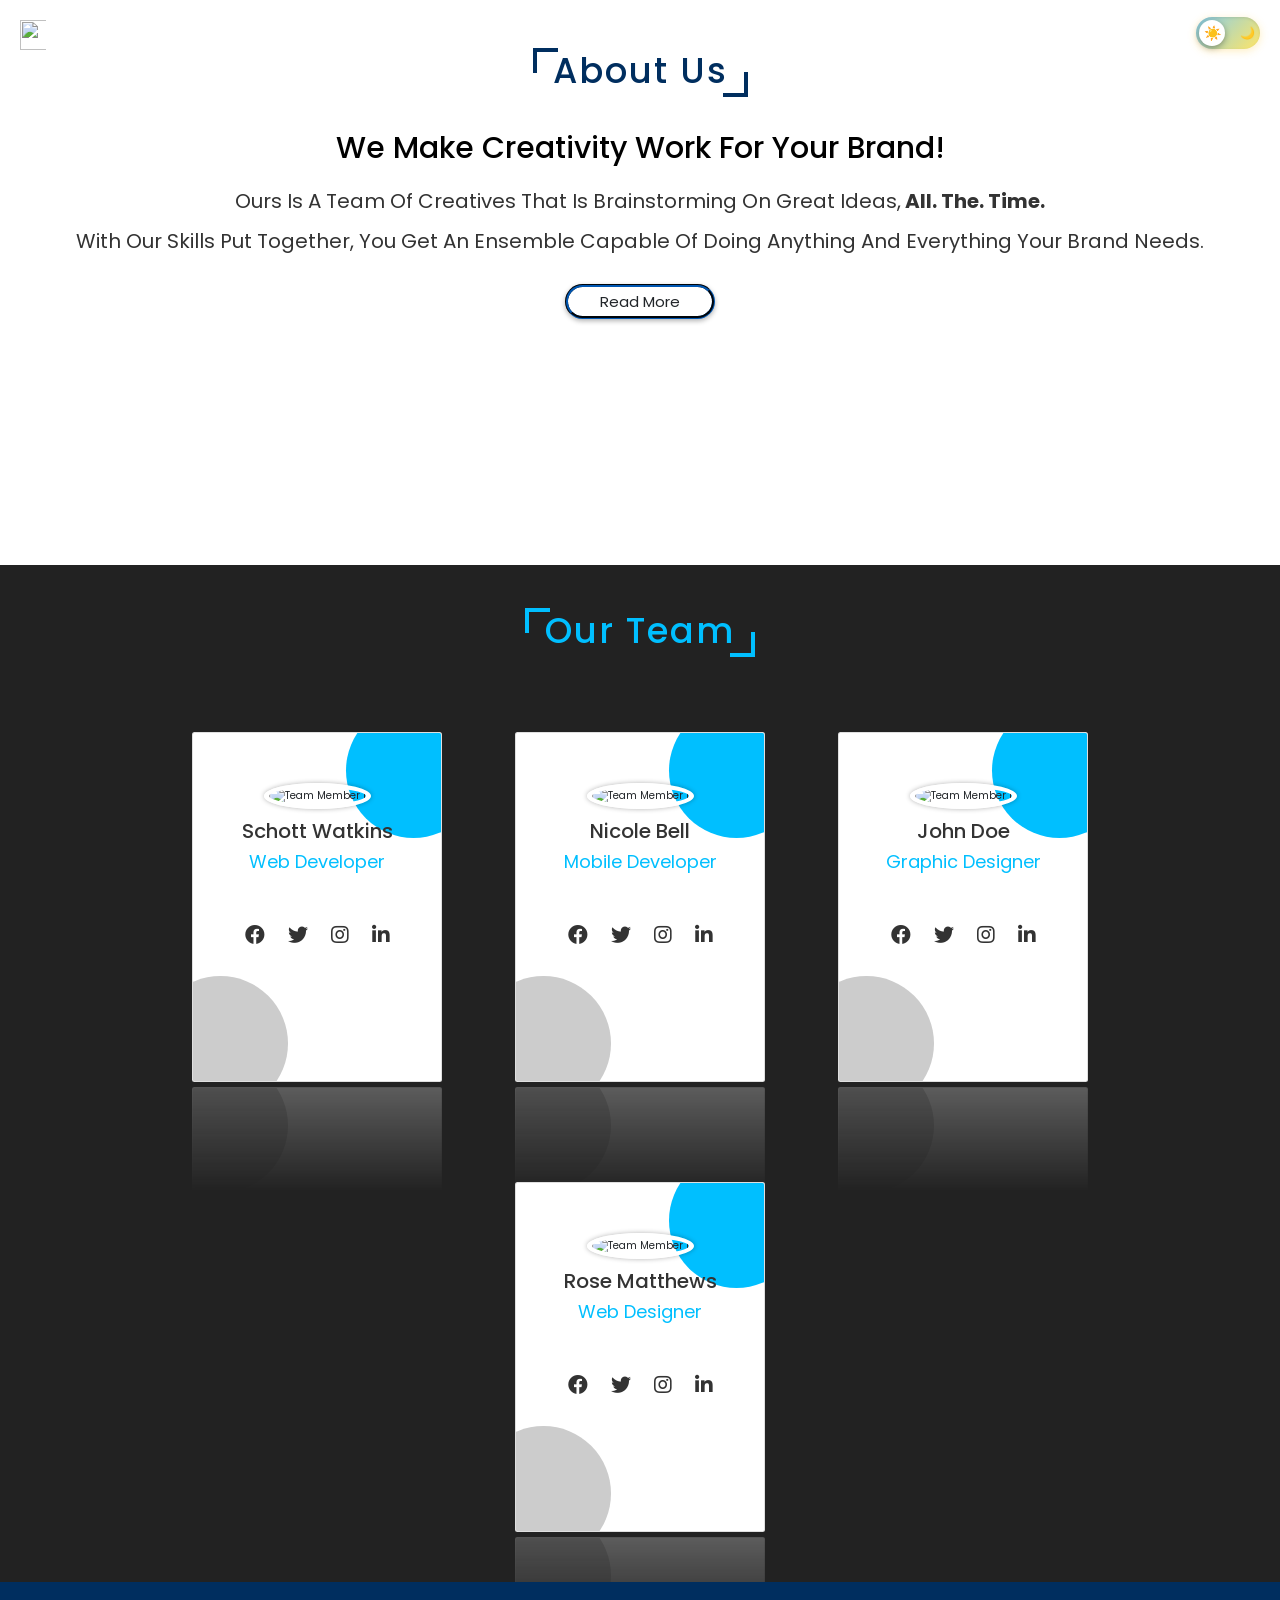
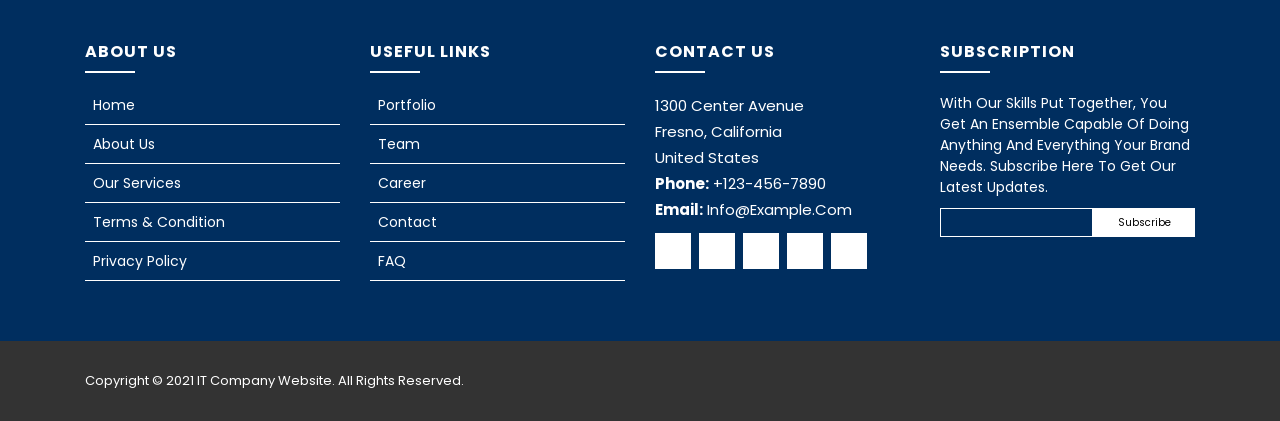
==== about-us.html @ b9525eeb "Merge branch 'main' of https://github.com/benhail-moyo/ben-webgroup into feature-coontacts-paage" ====
<!DOCTYPE html>
<html lang="en">
<head>
    <meta charset="UTF-8">
    <meta name="viewport" content="width=device-width, initial-scale=1.0">
    <title>About Us</title>
    <meta charset="UTF-8">
    <meta http-equiv="X-UA-Compatible" content="IE=edge">
    <meta name="viewport" content="width=device-width, initial-scale=1.0">
    <title>IT Company Website</title>
    <link rel="icon" type="image/png" href="./images/image.png">
    <link rel="stylesheet" href="./css/theme.css">
    <link rel="stylesheet" href="./css/style.css">
    <!-- Anti-flash: apply saved theme before first paint -->
    <script>!function(){var t=localStorage.getItem('itco-theme');if(t==='dark')document.documentElement.setAttribute('data-theme','dark');}();</script>
    <script src="./js/theme.js"></script>
    <link rel="stylesheet" href="https://cdnjs.cloudflare.com/ajax/libs/font-awesome/5.15.3/css/all.min.css">
    <script src="https://cdnjs.cloudflare.com/ajax/libs/jquery/3.6.0/jquery.min.js"></script>
    <link rel="icon" href="./images/image.png">
    <link rel="stylesheet" href="https://cdnjs.cloudflare.com/ajax/libs/twitter-bootstrap/4.1.3/css/bootstrap.min.css">
    <link rel="stylesheet" href="https://cdnjs.cloudflare.com/ajax/libs/ionicons/2.0.1/css/ionicons.min.css">
    <link rel="stylesheet" href="https://cdn.jsdelivr.net/npm/bootstrap@4.5.3/dist/css/bootstrap.min.css" integrity="sha384-TX8t27EcRE3e/ihU7zmQxVncDAy5uIKz4rEkgIXeMed4M0jlfIDPvg6uqKI2xXr2" crossorigin="anonymous">
    <link rel="stylesheet" href="https://stackpath.bootstrapcdn.com/font-awesome/4.7.0/css/font-awesome.min.css" integrity="sha384-wvfXpqpZZVQGK6TAh5PVlGOfQNHSoD2xbE+QkPxCAFlNEevoEH3Sl0sibVcOQVnN" crossorigin="anonymous">
    <link href="lib/bootstrap/css/bootstrap.min.css" rel="stylesheet">
    <link href="lib/ionicons/css/ionicons.min.css" rel="stylesheet">
    <link href="lib/owlcarousel/assets/owl.carousel.min.css" rel="stylesheet">
    <link href="lib/lightbox/css/lightbox.min.css" rel="stylesheet">
    <script src="./js/main.js"></script>
</head>
<body>
    <header class="header">
        <a href="#" class="logo"><img src="./images/image.png" alt=""></a>
        <div class="fas fa-bars"></div>
        <nav class="navbar">
            <ul>
                <li><a href="index.html">home</a></li>
                <li><a href="about-us.html">about</a></li>
                <li><a href="service.html">services</a></li>
                <li><a href="index.html#portfolio">portfolio</a></li>
                <li><a href="index.html#team">team</a></li>
                <li><a href="careers.html">career</a></li>
                <li><a href="contact.html">contact</a></li>
            </ul>
        </nav>
        <!-- Dark / Light Mode Toggle -->
        <div class="theme-toggle-wrapper">
            <label class="theme-toggle" for="theme-checkbox" aria-label="Toggle dark mode">
                <input type="checkbox" id="theme-checkbox">
                <div class="toggle-track">
                    <span class="icon-sun">&#x2600;</span>
                    <span class="icon-moon">&#x1F319;</span>
                    <div class="toggle-knob"></div>
                </div>
            </label>
        </div>
    </header>
    

<section id="about" class="about">
    <h1 class="heading">about us</h1>
    <div class="row">
        <div class="content">
            <h3>We make creativity work for your brand!</h3>
            <p>Ours is a team of creatives that is brainstorming on great ideas,<b> all. the. time.</b><br>
                With our skills put together, you get an ensemble capable of doing anything and everything your brand needs.</p>
            <button id="about-toggle" class="btn" type="button">Read More</button>
            <div id="about-more" class="about-more" style="display:none; margin-top: 1.5rem; text-align:left;">
                <p>From concept to launch, our company delivers practical digital solutions for small businesses, startups and established brands. We specialize in responsive website design, custom web applications, mobile apps, and digital marketing campaigns that help clients attract visitors and convert leads.</p>
                <p>We combine user-centered design, modern development practices and ongoing support so every project performs reliably and grows with the business. Our team is known for clear communication, fast delivery, and a focus on making each client’s online presence easy to manage and memorable.</p>
            </div>
        </div>
    </div>
  </section>

  <section class="team" style="margin-top: 7rem;">
  <h1 class="heading" style="margin-top: -1.5rem;" id="team">our team</h1>
  <p></p>
  <div class="row">
      <div class="card">
          <div class="image">
              <img src="./images/pexels-andrea-piacquadio-845434.jpg" alt="Team member 1">
          </div>
          <div class="info">
              <h3>Schott Watkins</h3>
              <span>Web Developer</span>
              <div class="icons">
                  <a href="https://www.facebook.com/" class="fab fa-facebook-f"></a>
                  <a href="https://twitter.com/login" class="fab fa-twitter"></a>
                  <a href="https://www.instagram.com/" class="fab fa-instagram"></a>
                  <a href="https://www.linkedin.com/" class="fab fa-linkedin"></a>
              </div>
          </div>
      </div>
  </div>
  <div class="row">
      <div class="card">
          <div class="image">
              <img src="./images/pexels-vinicius-wiesehofer-1130624.jpg" alt="Team member 1">
          </div>
          <div class="info">
              <h3>Nicole Bell</h3>
              <span>Mobile Developer</span>
              <div class="icons">
                  <a href="https://www.facebook.com/" class="fab fa-facebook-f"></a>
                  <a href="https://twitter.com/login" class="fab fa-twitter"></a>
                  <a href="https://www.instagram.com/" class="fab fa-instagram"></a>
                  <a href="https://www.linkedin.com/" class="fab fa-linkedin"></a>
              </div>
          </div>
      </div>
  </div>
  <div class="row">
      <div class="card">
          <div class="image">
              <img src="./images/pexels-hussein-altameemi-2776353.jpg" alt="Team member 1">
          </div>
          <div class="info">
              <h3>John Doe</h3>
              <span>Graphic Designer</span>
              <div class="icons">
                  <a href="https://www.facebook.com/" class="fab fa-facebook-f"></a>
                  <a href="https://twitter.com/login" class="fab fa-twitter"></a>
                  <a href="https://www.instagram.com/" class="fab fa-instagram"></a>
                  <a href="https://www.linkedin.com/" class="fab fa-linkedin"></a>
              </div>
          </div>
      </div>
  </div>
  <div class="row">
      <div class="card">
          <div class="image">
              <img src="./images/pexels-andrea-piacquadio-745136.jpg" alt="Team member 1">
          </div>
          <div class="info">
              <h3>Rose Matthews</h3>
              <span>Web Designer</span>
              <div class="icons">
                  <a href="https://www.facebook.com/" class="fab fa-facebook-f"></a>
                  <a href="https://twitter.com/login" class="fab fa-twitter"></a>
                  <a href="https://www.instagram.com/" class="fab fa-instagram"></a>
                  <a href="https://www.linkedin.com/" class="fab fa-linkedin"></a>
              </div>
          </div>
      </div>
  </div>
</section>

    <div class="footer">
      <div class="footer-top">
          <div class="container">
              <div class="row">
                  <div class="col-lg-3 col-md-6 footer-links">
                      <h4>About Us</h4>
                      <ul>
                          <li><i class="ion-ios-arrow-forward"></i> <a href="#">Home</a></li>
                          <li><i class="ion-ios-arrow-forward"></i> <a href="#about">About us</a></li>
                          <li><i class="ion-ios-arrow-forward"></i> <a href="#service">Our services</a></li>
                          <li><i class="ion-ios-arrow-forward"></i> <a href="#">Terms & condition</a></li>
                          <li><i class="ion-ios-arrow-forward"></i> <a href="#">Privacy policy</a></li>
                      </ul>
                  </div>

                  <div class="col-lg-3 col-md-6 footer-links">
                      <h4>Useful Links</h4>
                      <ul>
                          <li><i class="ion-ios-arrow-forward"></i> <a href="#portfolio">Portfolio</a></li>
                          <li><i class="ion-ios-arrow-forward"></i> <a href="#team">Team</a></li>
                          <li><i class="ion-ios-arrow-forward"></i> <a href="careers.html">Career</a></li>
                          <li><i class="ion-ios-arrow-forward"></i> <a href="#contact">Contact</a></li>
                          <li><i class="ion-ios-arrow-forward"></i> <a href="#faq">FAQ</a></li>
                      </ul>
                  </div>

                  <div class="col-lg-3 col-md-6 footer-contact" style="font-size: 1.5rem;">
                      <h4>Contact Us</h4>
                      <p>
                          1300  Center Avenue<br>
                          Fresno, California<br>
                          United States <br>
                          <strong>Phone:</strong> +123-456-7890<br>
                          <strong>Email:</strong> info@example.com<br>
                      </p>

                      <div class="social-links">
                          <a href="https://www.facebook.com/"><i class="ion-logo-facebook"></i></a>
                          <a href="https://twitter.com/login?lang=en"><i class="ion-logo-twitter"></i></a>
                          <a href="https://www.linkedin.com/"><i class="ion-logo-linkedin"></i></a>
                          <a href="https://www.instagram.com/"><i class="ion-logo-instagram"></i></a>
                          <a href="https://accounts.google.com/servicelogin/signinchooser?flowName=GlifWebSignIn&flowEntry=ServiceLogin"><i class="ion-logo-googleplus"></i></a>
                      </div>

                  </div>

                  <div class="col-lg-3 col-md-6 footer-newsletter">
                      <h4>Subscription</h4>
                      <p>With Our Skills Put Together, You Get An Ensemble Capable Of Doing Anything And Everything Your Brand Needs. Subscribe Here To Get Our Latest Updates.</p>
                      <form action="" method="post">
                          <input type="email" name="email"><input type="submit"  value="Subscribe">
                      </form>
                  </div>

              </div>
          </div>
      </div>

      <div class="container">
          <div class="row align-items-center">
              <div class="col-md-6 copyright" style="color: #fff; font-size: 1.3rem;">
                  Copyright &copy; 2021 IT Company Website. All Rights Reserved.
              </div>
          </div>
      </div>
  </div>

  <a href="#" class="back-to-top"><i class="ion-ios-arrow-up"></i></a>



  </body>
</html>
---- css/theme.css ----
/* ============================================================
   THEME SYSTEM — Light & Dark mode via CSS custom properties
   Load order: before style.css in <head>.
   Dark mode is activated by data-theme="dark" on <html>.
   All dark-mode element overrides use [data-theme="dark"] prefix
   for higher specificity than base style.css rules.
   ============================================================ */

/* ── 1. Light-mode tokens (defaults) ─────────────────────── */
:root {
    --clr-bg:               #ffffff;
    --clr-bg-alt:           #f2f2f2;
    --clr-bg-card:          #ffffff;
    --clr-bg-team:          #222222;
    --clr-bg-testimonial:   #f2f2f2;
    --clr-bg-accordion:     #ffffff;
    --clr-bg-contact:       #ffffff;
    --clr-bg-contact-wrap:  #ffffff;
    --clr-bg-footer:        #333333;
    --clr-bg-footer-top:    #002e5f;
    --clr-bg-navbar-mob:    #ffffff;

    --clr-text:             #333333;
    --clr-text-heading:     #002e5f;
    --clr-text-h3:          #000000;
    --clr-text-card:        #333333;
    --clr-text-item-h6:     #2f2f2f;
    --clr-text-muted:       #333333;
    --clr-text-nav-mob:     #555555;

    --clr-accent:           #002e5f;
    --clr-border:           rgba(0,0,0,0.07);
    --clr-border-input:     #bcbcbc;

    --theme-speed:          0.35s;
}

/* ── 2. Dark-mode token overrides ────────────────────────── */
[data-theme="dark"] {
    --clr-bg:               #0f172a;
    --clr-bg-alt:           #1e293b;
    --clr-bg-card:          #1e293b;
    --clr-bg-team:          #0d1a2d;
    --clr-bg-testimonial:   #1a2540;
    --clr-bg-accordion:     #1e293b;
    --clr-bg-contact:       #0f172a;
    --clr-bg-contact-wrap:  #1e293b;
    --clr-bg-footer:        #0d1a2d;
    --clr-bg-footer-top:    #0a1628;
    --clr-bg-navbar-mob:    #1e293b;

    --clr-text:             #cbd5e1;
    --clr-text-heading:     #38bdf8;
    --clr-text-h3:          #e2e8f0;
    --clr-text-card:        #e2e8f0;
    --clr-text-item-h6:     #e2e8f0;
    --clr-text-muted:       #94a3b8;
    --clr-text-nav-mob:     #e2e8f0;

    --clr-accent:           #38bdf8;
    --clr-border:           rgba(255,255,255,0.08);
    --clr-border-input:     #334155;
}

/* ================================================================
   3. DARK MODE — COMPREHENSIVE ELEMENT OVERRIDES
   [data-theme="dark"] prefix gives 0,2,0 specificity vs style.css
   0,1,0 — so our rules win without touching style.css.
   !important is only needed for inline style="" attributes.
   ================================================================ */

/* ── Body ────────────────────────────────────────────────── */
[data-theme="dark"] body {
    background-color: #0f172a !important;
    color: #cbd5e1 !important;
}

/* ── Section headings & bracket corners ─────────────────── */
[data-theme="dark"] .heading,
[data-theme="dark"] .clients .section-header h2,
[data-theme="dark"] .section-head h1,
[data-theme="dark"] .testimonials .section-header h2,
[data-theme="dark"] .section-head-1 h4 {
    color: #38bdf8 !important;
}

[data-theme="dark"] .heading::before,
[data-theme="dark"] .heading::after,
[data-theme="dark"] .clients .section-header h2::before,
[data-theme="dark"] .clients .section-header h2::after,
[data-theme="dark"] .section-head h1::before,
[data-theme="dark"] .section-head h1::after,
[data-theme="dark"] .testimonials .section-header h2::before,
[data-theme="dark"] .testimonials .section-header h2::after,
[data-theme="dark"] .section-head-1 h4::before,
[data-theme="dark"] .section-head-1 h4::after {
    border-color: #38bdf8 !important;
}

[data-theme="dark"] .team .heading,
[data-theme="dark"] .faq .heading {
    color: #38bdf8 !important;
}

[data-theme="dark"] .team .heading::before,
[data-theme="dark"] .team .heading::after,
[data-theme="dark"] .faq .heading::before,
[data-theme="dark"] .faq .heading::after {
    border-color: #38bdf8 !important;
}

/* ── About section ───────────────────────────────────────── */
[data-theme="dark"] .about {
    background-color: #0f172a !important;
}

[data-theme="dark"] .about .row .content h3 {
    color: #e2e8f0 !important;
}

[data-theme="dark"] .about .row .content p {
    color: #94a3b8 !important;
}

[data-theme="dark"] .about .row .content p b {
    color: #38bdf8 !important;
}

/* ── Service / Project section wrapper (inline style bg) ── */
/* Targets both plain wrappers and ones with inline style="" */
[data-theme="dark"] .pt-5 {
    background-color: #1e293b !important;
}

[data-theme="dark"] .pb-5 {
    background-color: #1e293b !important;
}

/* Extra rule targeting the inline background-color attribute */
[data-theme="dark"] [style*="background-color: #f2f2f2"],
[data-theme="dark"] [style*="background-color:#f2f2f2"] {
    background-color: #1e293b !important;
}

/* ── Section description paragraphs ──────────────────────── */
[data-theme="dark"] .section-head p,
[data-theme="dark"] .section-head-1 p,
[data-theme="dark"] .clients .section-header p {
    color: #94a3b8 !important;
}

/* ── Service / Project item cards ────────────────────────── */
[data-theme="dark"] .item {
    background-color: #1e293b !important;
    border-color: rgba(255, 255, 255, 0.08) !important;
    box-shadow: 0 0 25px rgba(0, 0, 0, 0.4) !important;
}

[data-theme="dark"] .item h6 {
    color: #e2e8f0 !important;
}

[data-theme="dark"] .item p {
    color: #94a3b8 !important;
}

[data-theme="dark"] .item:hover {
    background-image: linear-gradient(to bottom right, #1e3a5f 0%, #1a2f47 100%) !important;
}

/* ── Communicate / CTA section ───────────────────────────── */
/* Has background-image so it's always visible — only fix text */
[data-theme="dark"] .communicate h3,
[data-theme="dark"] .communicate p {
    color: #ffffff !important;
}

/* ── Counters section ────────────────────────────────────── */
/* Has background-image — only fix text */
[data-theme="dark"] .counters h3,
[data-theme="dark"] .counters .counter {
    color: #ffffff !important;
}

/* ── Read More button ────────────────────────────────────── */
[data-theme="dark"] .row .btn {
    background-color: #1e293b !important;
    border-color: #38bdf8 !important;
    color: #e2e8f0 !important;
}

[data-theme="dark"] .row .btn:hover {
    background-color: #38bdf8 !important;
    color: #0f172a !important;
}

/* ── Team section ────────────────────────────────────────── */
[data-theme="dark"] .team {
    background-color: #0d1a2d !important;
}

[data-theme="dark"] .team .row .card {
    background-color: #1e293b !important;
}

[data-theme="dark"] .team .row .card .info h3 {
    color: #e2e8f0 !important;
}

[data-theme="dark"] .team .row .card .info span {
    color: #38bdf8 !important;
}

[data-theme="dark"] .team .row .card .info .icons a {
    color: #94a3b8 !important;
}

/* ── Testimonials ────────────────────────────────────────── */
[data-theme="dark"] .testimonials {
    background-color: #1a2540 !important;
}

[data-theme="dark"] .testimonials .testimonial-item {
    background-color: #1e293b !important;
}

[data-theme="dark"] .testimonials .testimonial-text {
    background-color: #1e293b !important;
}

[data-theme="dark"] .testimonials .testimonial-text h3,
[data-theme="dark"] .testimonials .testimonial-text h4,
[data-theme="dark"] .testimonials .testimonial-text p {
    color: #cbd5e1 !important;
}

/* ── Clients section ─────────────────────────────────────── */
[data-theme="dark"] .clients {
    background-color: #0f172a !important;
}

/* ── FAQ section ─────────────────────────────────────────── */
/* FAQ has a background-image; just fix the accordion cards */
[data-theme="dark"] .faq .row .accordion-container .accordion .accordion-body {
    background-color: #1e293b !important;
    color: #94a3b8 !important;
}

[data-theme="dark"] .faq .row .accordion-container .accordion .accordion-header {
    background-color: #0e3460 !important;
}

[data-theme="dark"] .faq .row .accordion-container .accordion .accordion-header h3 {
    color: #e2e8f0 !important;
}

/* ── Contact section ─────────────────────────────────────── */
[data-theme="dark"] .contact {
    background-color: #0f172a !important;
    color: #e2e8f0 !important;
}

[data-theme="dark"] .contact .heading {
    color: #38bdf8 !important;
}

[data-theme="dark"] .contact-in {
    background: #1e293b !important;
    box-shadow: 0px 0px 20px rgba(0, 0, 0, 0.5) !important;
}

[data-theme="dark"] .contact-form-txt,
[data-theme="dark"] .contact-form-email,
[data-theme="dark"] .contact-form-phone,
[data-theme="dark"] .contact-form-txtarea {
    background: rgba(255, 255, 255, 0.06) !important;
    border-color: #334155 !important;
    color: #e2e8f0 !important;
}

[data-theme="dark"] .contact-form-txt::placeholder,
[data-theme="dark"] .contact-form-email::placeholder,
[data-theme="dark"] .contact-form-phone::placeholder,
[data-theme="dark"] .contact-form-txtarea::placeholder {
    color: #475569 !important;
}

[data-theme="dark"] .contact-form-btn {
    background: #1e293b !important;
    border-color: #38bdf8 !important;
    color: #e2e8f0 !important;
}

[data-theme="dark"] .contact-form-btn:hover {
    background: #38bdf8 !important;
    color: #0f172a !important;
}

/* ── Footer ──────────────────────────────────────────────── */
[data-theme="dark"] .footer {
    background: #0d1a2d !important;
}

[data-theme="dark"] .footer .footer-top {
    background: #0a1628 !important;
}

/* ── Mobile / responsive navbar ──────────────────────────── */
@media (max-width: 1000px) {
    [data-theme="dark"] .header .navbar {
        background-color: #1e293b !important;
        border-top-color: #334155 !important;
    }

    [data-theme="dark"] .header .navbar ul li a {
        color: #e2e8f0 !important;
    }
}

/* ── Hero section waves (index.html) ────────────────────── */
/*
 * Strategy:
 * 1. CSS filter chain colorizes the white wave PNG → dark teal-blue.
 *    brightness(0)  → pure black
 *    invert(0.18)   → lifts 0→46 (dark grey, gives the filter something to work with)
 *    sepia(1)       → brownish dark grey (adds separate R/G/B channels)
 *    saturate(700%) → pushes saturation high so hue-rotate has material to shift
 *    hue-rotate(163deg) → rotates orange-brown → teal-blue range
 *    brightness(0.45)   → darkens final result to match dark background
 *
 * 2. .home::after gradient overlay fades the hero base smoothly
 *    into the dark body background — opacity: 0 in light mode,
 *    opacity: 1 in dark mode with a CSS transition.
 */

/* Smooth transitions for the waves and overlay */
.home .wave {
    transition: filter 0.5s ease, opacity 0.5s ease !important;
}

.home::after {
    content: '';
    position: absolute;
    bottom: 0;
    left: 0;
    right: 0;
    height: 14rem;
    z-index: 4;
    pointer-events: none;
    /* Same gradient in both modes; opacity controls visibility */
    background: linear-gradient(
        to bottom,
        transparent         0%,
        rgba(15, 23, 42, 0.55) 45%,
        rgba(15, 23, 42, 0.85) 70%,
        #0f172a             100%
    );
    opacity: 0;
    transition: opacity 0.5s ease !important;
}

/* Dark mode: tint waves teal-blue and reveal the gradient overlay */
[data-theme="dark"] .home .wave {
    filter:
        brightness(0)
        invert(0.18)
        sepia(1)
        saturate(700%)
        hue-rotate(163deg)
        brightness(0.45);
    opacity: 0.9;
}

[data-theme="dark"] .home::after {
    opacity: 1;
}

/* ── Generic "white background" catch-all ─────────────────── */
/* Makes sure any missed container with an explicit white bg goes dark */
[data-theme="dark"] [style*="background-color: #fff"],
[data-theme="dark"] [style*="background-color:#fff"],
[data-theme="dark"] [style*="background-color: white"],
[data-theme="dark"] [style*="background: white"],
[data-theme="dark"] [style*="background:#fff"] {
    background-color: #1e293b !important;
    background: #1e293b !important;
}


/* ================================================================
   4. SMOOTH COLOUR TRANSITIONS
   style.css already has * { transition: all .2s linear } globally,
   so all colour changes animate automatically.
   We just extend the duration for the theme switch.
   ================================================================ */
body,
.about,
.item,
.team,
.team .row .card,
.testimonials,
.testimonials .testimonial-item,
.testimonials .testimonial-text,
.clients,
.faq .accordion-body,
.contact,
.contact-in,
.footer,
.footer .footer-top,
.contact-form-txt,
.contact-form-email,
.contact-form-phone,
.contact-form-txtarea,
.contact-form-btn,
.row .btn,
.pt-5,
.pb-5 {
    transition:
        background-color var(--theme-speed) ease,
        background      var(--theme-speed) ease,
        color           var(--theme-speed) ease,
        border-color    var(--theme-speed) ease,
        box-shadow      var(--theme-speed) ease !important;
}

/* ================================================================
   5. ANIMATED THEME TOGGLE BUTTON
   ================================================================ */

/* Wrapper in the header */
.theme-toggle-wrapper {
    display: flex;
    align-items: center;
    margin-left: 1.2rem;
    flex-shrink: 0;
    z-index: 200;
}

/* Label acts as the interactive zone */
.theme-toggle {
    position: relative;
    display: inline-block;
    cursor: pointer;
}

/* Hide the actual checkbox */
.theme-toggle input[type="checkbox"] {
    opacity: 0;
    width: 0;
    height: 0;
    position: absolute;
}

/* ── The pill-shaped track ── */
.toggle-track {
    display: flex;
    align-items: center;
    justify-content: space-between;
    width: 6.4rem;
    height: 3.2rem;
    border-radius: 3.2rem;
    padding: 0 0.55rem;
    position: relative;
    cursor: pointer;
    /* Dark mode track — default (matches dark-mode = checkbox checked) */
    background: linear-gradient(135deg, #1e3a5f 0%, #0f2544 100%);
    box-shadow: 0 2px 8px rgba(0, 0, 0, 0.35), inset 0 1px 3px rgba(0, 0, 0, 0.3);
    transition:
        background var(--theme-speed) ease,
        box-shadow  var(--theme-speed) ease;
}

/* Light mode track (checkbox UNchecked = light theme) */
.theme-toggle input:not(:checked) + .toggle-track {
    background: linear-gradient(135deg, #87ceeb 0%, #ffe566 100%);
    box-shadow: 0 2px 8px rgba(255, 200, 50, 0.3), inset 0 1px 3px rgba(0, 0, 0, 0.1);
}

/* Sun icon */
.toggle-track .icon-sun {
    font-size: 1.4rem;
    line-height: 1;
    color: #ffe566;
    text-shadow: 0 0 6px rgba(255, 220, 0, 0.9);
    user-select: none;
    transition: opacity var(--theme-speed) ease, transform var(--theme-speed) ease;
}

/* Moon icon */
.toggle-track .icon-moon {
    font-size: 1.2rem;
    line-height: 1;
    color: #e2e8f0;
    user-select: none;
    transition: opacity var(--theme-speed) ease, transform var(--theme-speed) ease;
}

/* ── Sliding knob ── */
.toggle-knob {
    position: absolute;
    top: 0.3rem;
    left: 0.3rem;
    width: 2.6rem;
    height: 2.6rem;
    border-radius: 50%;
    background: #ffffff;
    box-shadow: 0 2px 6px rgba(0, 0, 0, 0.35);
    display: flex;
    align-items: center;
    justify-content: center;
    z-index: 2;
    transition: transform 0.4s cubic-bezier(0.34, 1.56, 0.64, 1);
}

/* Emoji face on the knob — sun by default (light mode) */
.toggle-knob::after {
    content: '☀️';
    font-size: 1.4rem;
    line-height: 1;
}

/* Checked = dark mode → knob slides right, shows moon */
.theme-toggle input:checked + .toggle-track .toggle-knob {
    transform: translateX(3.2rem);
}

.theme-toggle input:checked + .toggle-track .toggle-knob::after {
    content: '🌙';
}

/* Hover glow */
.theme-toggle:hover .toggle-track {
    box-shadow: 0 4px 14px rgba(0, 191, 255, 0.35), inset 0 1px 3px rgba(0, 0, 0, 0.2);
}

/* Focus ring (keyboard accessibility) */
.theme-toggle input:focus-visible + .toggle-track {
    outline: 2px solid #00bfff;
    outline-offset: 3px;
}

/* Click pulse animation */
@keyframes togglePulse {
    0%   { box-shadow: 0 0 0 0 rgba(0, 191, 255, 0.5); }
    70%  { box-shadow: 0 0 0 10px rgba(0, 191, 255, 0); }
    100% { box-shadow: 0 0 0 0 rgba(0, 191, 255, 0); }
}

.theme-toggle.pulse .toggle-track {
    animation: togglePulse 0.5s ease-out;
}

/* ── Header layout adjustments ── */
.header {
    gap: 0.8rem;
}

@media (max-width: 1000px) {
    .header {
        flex-wrap: nowrap;
    }

    .theme-toggle-wrapper {
        margin-left: auto;
        margin-right: 0.5rem;
        order: 3;
    }
}
---- css/style.css ----
@import url('https://fonts.googleapis.com/css2?family=Poppins:ital,wght@0,200;0,300;0,400;0,500;1,100;1,300;1,400;1,500&display=swap');

*{
    font-family: 'Poppins', sans-serif;
    margin: 0;
    padding: 0;
    box-sizing: border-box;
    text-transform: capitalize;
    transition: all .2s linear;
    text-decoration: none;
}

html{
    font-size: 62.5%;
}

body{
    overflow-x: hidden;
}

.heading, .clients .section-header h2, .section-head h1, .testimonials .section-header h2, .section-head-1 h4{
    margin: 2rem;
    padding-top: 6rem;
    display: inline-block;
    font-size: 3.5rem;
    color: #002e5f;
    position: relative;
    letter-spacing: .2rem;
}

.heading::before, .heading::after, .clients .section-header h2::before, .clients .section-header h2::after, .section-head h1::before, .section-head h1::after, .testimonials .section-header h2::before, .testimonials .section-header h2::after, .section-head-1 h4::before, .section-head-1 h4::after{
    content: '';
    position: absolute;
    height: 2.5rem;
    width: 2.5rem;
    border-top: .4rem solid #002e5f;
    border-left: .4rem solid #002e5f;
}

.faq .heading::before, .faq .heading::after{
    border-top: .4rem solid #00bfff;
    border-left: .4rem solid #00bfff;
}

.heading::before, .clients .section-header h2::before, .section-head h1::before, .testimonials .section-header h2::before, .section-head-1 h4::before{
    top: 5.8rem;
    left: -2rem;
}

.heading::after, .clients .section-header h2::after, .section-head h1::after, .testimonials .section-header h2::after, .section-head-1 h4::after{
    bottom: -.5rem;
    right: -2rem;
    transform: rotate(180deg);
}

.row .btn{
    outline: none;
    border: none;
    border-radius: 5rem;
    background: white;
    border-style: groove;
    border-color: #002e5f;
    font-size: 1.5rem;
    cursor: pointer;
    height: 3.5rem;
    width: 15rem;
    box-shadow: 0 .2rem .5rem rgba(0,0,0,.3);
}

.communicate .btn{
    outline: none;
    border: none;
    border-radius: 5rem;
    background: white;
    border-style: groove;
    border-color: #002e5f;
    font-size: 1.5rem;
    cursor: pointer;
    height: 3.5rem;
    width: 15rem;
    box-shadow: 0 .2rem .5rem rgba(0,0,0,.3);
}

.row .btn:hover{
    letter-spacing: .1rem;
    opacity: .9;
    color: white;
    background: #002e5f;
}

.communicate .btn:hover{
    letter-spacing: .1rem;
    opacity: .9;
    color: white;
    background: #00bfff;
}

.header{
    display: flex;
    align-items: center;
    justify-content: space-between;
    width: 100%;
    padding: 1rem 2rem;
    position: fixed;
    top: 0;
    left: 0;
    z-index: 100;
    position: fixed;
    margin-bottom: 80px;
}


.header .logo img{
    width: 130%;
    height: 3rem;
    top: 0;
    left: 0;
}

.header .navbar ul{
    list-style-type: none;
    display: flex;
    align-items: center;
    justify-content: space-around;
}

.header .navbar ul li{
    margin: 0 1.5rem;
}

.header .navbar ul li a{
    font-size: 2rem;
    color: #fff;
}

.header .navbar ul li a:hover{
    color: #00bfff;
    text-decoration: underline;
}

.header .logo i{
    padding: 0.5rem;
}

.header .fa-bars{
    color: #fff;
    cursor: pointer;
    font-size: 3rem;
    display: none;
}

.home{
    min-height: 100vh;
    width: 100vw;
    background-image: url(../images/img1.jpg);
    background-size: cover;
    display: flex;
    align-items: center;
    justify-content: center;
    flex-flow: column;
    text-align: center;
    padding: 0 1rem;
    position: relative;
    overflow: hidden !important;
}

.home h1{
    color: #fff;
    font-size: 5.5rem;
}

.home h2{
    color: #fff;
    font-size: 3rem;
}

.home .wave{
    position: absolute;
    bottom: -.5rem;
    left: 0;
    height: 11rem;
    width: 100%;
    background: url(../images/wave.png);
    background-size: 100rem 11rem;
    animation: waves 8s linear infinite;
    background-repeat: repeat-x;
}

.home .wave2{
    animation-direction: reverse;
    animation-duration: 6s;
    opacity: .3;
}

.home .wave3{
    animation-duration: 4s;
    opacity: .5;
}

@keyframes waves{
    0%{
        background-position-x: 0;
    }
    100%{
        background-position-x: 100rem;
    }
}

.about{
    min-height: 55vh;
    width: 100vw;
    top: -3rem;
    text-align: center;
    position: relative;
    overflow: hidden;
    line-height: 10rem;
}

.about .row{
    line-height: 4rem;
    display: flex;
    align-items: center;
    justify-content: space-around;
    padding: 0 4rem;
}

.about .row .content{
    text-align: center;
}

.about .row .content h3{
    font-size: 3rem;
    color: black;
}

.about .row .content p{
    font-size: 2rem;
    color: #333;
    padding: 1rem 0;
}
.pt-5 .container .row .section-head p{
    font-size: 2rem;
    color: #333;
    padding: 1rem 0;
}
  .section-head{
    margin-bottom: 60px;
    text-align: center;
    margin-top: -8rem;
  }
  .section-head p{
    font-size: 20px;
    line-height: 28px;
    text-align: center;
  }
  .item{
    background:#fff;
    text-align: center;
    padding:30px 25px;
    box-shadow: 0 0 25px rgba(0,0,0,0.07);
    border-radius: 20px;
    margin-bottom: 30px;
    margin-top: -2rem;
    border:5px solid rgba(0,0,0,0.07);
    -webkit-transition:all 0.5s ease 0s;
    transition:all 0.5s ease 0s;
  }
  .item:hover{
    background:#c8d8e4;
    box-shadow: 0 8px 20px 0 rgba(0,0,0,0.2);
    -webkit-transition:all 0.5s ease 0s;
    transition:all 0.5s ease 0s;
  }
  .item:hover .item,
  .item:hover span.icon{
    background:#fff;
    border-radius: 10px;
    -webkit-transition:all 0.5s ease 0s;
    transition:all 0.5s ease 0s;
  }
  .item h6{
      font-size: 2rem;
  }
  .item:hover h6,
  .item:hover p{
    color:#2b6777;
    -webkit-transition:all 0.5s ease 0s;
    transition:all 0.5s ease 0s;
  }
  .item .icon{
    font-size:40px;
    margin-bottom: 25px;
    color:yellow;
    width:90px;
    height:90px;
    line-height: 96px;
    border-radius: 50px;
  }
  .item .feature_box_col_one{
    background:rgba(247,198,5,0.2);
    color:#52ab98;
  }
  .item .feature_box_col_two{
    background: rgba(255, 77, 28, 0.15);
    color:#52ab98;
  }
  .item .feature_box_col_three{
    background:rgba(0,147,38,0.15);
    color:#52ab98;
  }
  .item .feature_box_col_four{
    background:rgba(0,108,255,0.15);
    color:#52ab98;
  }
  .item .feature_box_col_five{
    background:rgba(146,39,255,0.15);
    color:#52ab98;
  }
  .item .feature_box_col_six{
    background:rgba(23,39,246,0.15);
    color:#52ab98;
  }
  .item p{
    font-size: 15px;
    line-height: 26px;
  }
  .item h6{
    margin-bottom: 20px;
    color:#2f2f2f;
  }   

.counters {
	background-image: url(../images/img2.jpg);
    background-size: cover;
    background-attachment: fixed;
    background-repeat: no-repeat;
	color: #fff;
	padding: 40px 20px;
}

.counters .container {
	display: grid;
	grid-template-columns: repeat(4, 1fr);
	grid-gap: 30px;
	text-align: center;
}

.counters i {
	color: #fff;
	margin-bottom: 5px;
}

.counters .counter {
	font-size: 45px;
	margin: 10px 0;
}

@media (max-width: 700px) {
	.counters .container {
		grid-template-columns: repeat(2, 1fr);
	}

	.counters .container > div:nth-of-type(1),
	.counters .container > div:nth-of-type(2) {
		border-bottom: 1px lightskyblue solid;
		padding-bottom: 20px;
	}
}

.section-head-1{
    margin-bottom: 60px;
    background-size: 200%;
    background-position: left;

  }
  .section-head-1 p{
    color:#333;
    font-size: 20px;
    line-height: 28px;
    text-align: center;
  }
  .item{
    background:#fff;
    text-align: center;
    padding:30px 25px;
    box-shadow: 0 0 25px rgba(0,0,0,0.07);
    border-radius: 20px;
    margin-bottom: 30px;
    border: 1px solid rgba(0,0,0,0.07);
    -webkit-transition:all 0.7s ease 0s;
    transition:all 0.7 ease 0s;
    
  }
  .item:hover{
    background-image: linear-gradient(to bottom right, #66ffcc 0%, #ffccff 100%);
    background-position: right;
    transition: background-position 3s;
    box-shadow: 0 1px 1px 0 rgba(0,0,0,0.2);
    -webkit-transition:all 0.5s ease 0s;
    transition:all 0.7s ease 0s;
  }
  .item:hover .item,
  .item:hover span.icon{
    background:#fff;
    border-radius: 10px;
    -webkit-transition:all 0.5s ease 0s;
    transition:all 0.5s ease 0s;
  }
  .item:hover h6,
  .item:hover p{
    color:#2b6777;
    -webkit-transition:all 0.5s ease 0s;
    transition:all 0.5s ease 0s;
  }
  .item .icon{
    font-size:40px;
    margin-bottom: 25px;
    color:yellow;
    width:90px;
    height:90px;
    line-height: 96px;
    border-radius: 50px;
  }
  .item .feature_box_col_one{
    background:rgba(247,198,5,0.2);
    color:#52ab98;
  }
  .item .feature_box_col_two{
    background: rgba(255, 77, 28, 0.15);
    color:#52ab98;
    
  }
  .item .feature_box_col_three{
    background:rgba(0,147,38,0.15);
    color:#52ab98;
  }
  .item .feature_box_col_four{
    background:rgba(0,108,255,0.15);
    color:#52ab98;
    
  }
  .item .feature_box_col_five{
    background:rgba(146,39,255,0.15);
    color:#52ab98;
  }
  .item .feature_box_col_six{
    background:rgba(23,39,246,0.15);
    color:#52ab98;
  }
  .item p{
    font-size: 15px;
    font-family: "Varela Round",Arial,"Helvetica Neue",Helvetica,sans-serif;
    line-height: 26px;
  }
  .item h6{
    margin-bottom: 20px;
    font-family: "Varela Round",Arial,"Helvetica Neue",Helvetica,sans-serif;
    color:#2f2f2f;
  }

.communicate{
    text-align: center;
    align-items: center;
    background-image: url(../images/img3.jpg);
    background-repeat: no-repeat;
    background-size: cover;
    background-attachment: fixed;
    color: #fff;
    min-height: 35vh;
    padding: 40px 20px;
}  

.communicate h3{
    margin-top: 3rem;
    font-size: 3rem;
}

.communicate p{
    font-size: 2rem;
}

.testimonials {
    position: relative;
    padding: 90px 0 60px 0;
    background: #f2f2f2;
}

.testimonials .testimonial-item {
    position: relative;
    margin: 0 15px 30px 15px;
    background: #ffffff;
}

.testimonials .testimonial-img {
    position: relative;
    background: #000000;
    overflow: hidden;
}

.testimonials .testimonial-text {
    position: relative;
    width: 100%;
    padding: 30px 15px;
    text-align: center;
    background: #ffffff;
}

.testimonials .testimonial-text h3 {
    font-size: 18px;
    font-weight: 700;
    margin-bottom: 10px;
}

.testimonials .testimonial-text h4 {
    font-size: 12px;
    font-weight: 300;
    text-transform: uppercase;
}

.testimonials .testimonial-text p {
    margin: 0;
    font-size: 16px;
    font-weight: 300;
}

.testimonials .owl-nav,
.testimonials .owl-dots {
    margin-top: 5px;
    text-align: center;
}

.testimonials .owl-dot {
    display: inline-block;
    margin: 0 5px;
    width: 12px;
    height: 12px;
    border-radius: 50%;
    background-color: #dddddd;
}

.testimonials .owl-dot.active {
    background-color: #4F84C4;
}

@media (max-width: 575px) {
    .testimonials .testimonial-text {
        padding: 25px;
    }
}

.clients {
    position: relative;
    padding: 90px 0;
    text-align: center;
    margin-top: -10rem;
    margin-bottom: -10rem;
}

.clients .section-header p {
    padding-bottom: 10px;
    margin-top: 2.5rem;
    text-align: center;
    font-size: 2rem;
    color: #333;
    padding: 1rem 0;
}

.clients img {
    max-width: 100%;
    opacity: 1;
    transition: 0.3s;
    padding: 15px 0;
}

.clients img:hover {
    opacity: .5;
}

.clients .owl-nav,
.clients .owl-dots {
    margin-top: 5px;
    text-align: center;
}

.clients .owl-dot {
    display: inline-block;
    margin: 0 5px;
    width: 12px;
    height: 12px;
    border-radius: 50%;
    background-color: #ddd;
}

.clients .owl-dot.active {
    background-color: #4F84C4;
}    

.team{
    min-width: 100vw;
    min-height: 95vh;
    text-align: center;
    background-color: #222;
}

.team .heading{
    color: #00bfff;
}

.team .heading::before, .team .heading::after{
    border-color: #00bfff;
}

.team .row{
    display: inline-block;
    flex-direction: row;
    align-items: center;
    justify-content: center;
}

.team .row .card{
    height: 35rem;
    width: 25rem;
    background-color: #fff;
    text-align: center;
    margin: 5rem 5rem;
    position: relative;
    overflow: hidden;
    -webkit-box-reflect: below 5px linear-gradient(transparent 70%, #0004);
    transition: 0.5s;
}

.team .row .card:hover{
    transform: translateY(-10px);
    cursor: pointer;
}


.team .row .card .image{
    margin: 1rem 0;
    padding-top: 4rem;
}

.team .row .card .image img{
    height: 13rem;
    width: 13rem;
    border-radius: 50%;
    border: .5rem solid #fff;
    box-shadow: 0 0 .5rem rgba(0,0,0,.3);
    object-fit: cover;
}

.team .row .card .info h3{
    font-size: 2rem;
    color: #333;
}

.team .row .card .info span{
    font-size: 1.8rem;
    color: #00bfff;
}

.team .row .card .info .icons a{
    margin-top: 4rem;
    padding-top: 0 1rem;
    font-size: 2rem;
    color: #333;
    align-items: center;
    justify-content: center;
    padding: 1rem;
}

.team .row .card .info .icons .fa-facebook-f:hover, .footer .icons .fa-facebook-f:hover{
    color: #4267B2;
    text-decoration: none;
}

.team .row .card .info .icons .fa-twitter:hover, .footer .icons .fa-twitter:hover{
    color: #1DA1F2;
    text-decoration: none;
}

.team .row .card .info .icons .fa-instagram:hover, .footer .icons .fa-instagram:hover{
    color: #C13584;
    text-decoration: none;
}

.team .row .card .info .icons .fa-linkedin:hover, .footer .icons .fa-linkedin:hover{
    color: #2867B2;
    text-decoration: none;
}

.team .row .card::before, .team .row .card::after{
    content: '';
    position: absolute;
    border-radius: 50%;
    height: 13.5rem;
    width: 13.5rem;
    z-index: -1;
}

.team .row .card::before{
    background: #00bfff;
    top: -3rem;
    right: -4rem;
}

.team .row .card::after{
    background: #ccc;
    bottom: -3rem;
    left: -4rem;
}

/* --- Professional Contact Section Refactor --- */

.contact {
    padding: 80px 0;
    font-family: 'Poppins', sans-serif;
}

.contact .heading {
    text-align: center;
    font-size: 3rem;
    color: #ff2d75; /* Professional Pink Accent */
    text-transform: uppercase;
    letter-spacing: 2px;
    margin-bottom: 4rem;
}

.contact-in {
    width: 85%;
    max-width: 1100px;
    margin: 0 auto;
    display: flex;
    flex-wrap: wrap;
    background: #111; /* Sleek Dark Mode */
    border-radius: 15px;
    overflow: hidden;
    box-shadow: 0 15px 35px rgba(0, 0, 0, 0.5);
    border: 1px solid #333;
}

/* Map Side - Professional Filter */
.contact-map {
    flex: 1;
    min-width: 400px;
    height: 100%;
}

.contact-map iframe {
    width: 100%;
    height: 100%;
    min-height: 450px;
    border: none;
    filter: grayscale(100%) invert(90%) contrast(90%); /* Modern Dark Map */
}

/* Form Side */
.contact-form {
    flex: 1;
    min-width: 400px;
    padding: 40px;
    display: flex;
    flex-direction: column;
    justify-content: center;
    background: #1a1a1a;
}

/* Input Styling - Removing the awkward 2rem margins */
.contact-form-txt, 
.contact-form-email, 
.contact-form-phone, 
.contact-form-txtarea {
    width: 100%;
    background: #252525;
    color: #fff;
    border: 1px solid #444;
    border-radius: 8px;
    outline: none;
    margin-bottom: 20px;
    padding: 15px 20px;
    font-size: 1rem;
    transition: all 0.3s ease;
}

/* Placeholders */
.contact-form-txt::placeholder,
.contact-form-email::placeholder,
.contact-form-phone::placeholder,
.contact-form-txtarea::placeholder {
    color: #777;
    font-size: 0.9rem;
}

/* Interactive Focus Glow */
.contact-form-txt:focus, 
.contact-form-email:focus, 
.contact-form-phone:focus, 
.contact-form-txtarea:focus {
    border-color: #ff2d75;
    box-shadow: 0 0 10px rgba(255, 45, 117, 0.2);
    background: #2a2a2a;
}

.contact-form-txtarea {
    height: 150px;
    resize: none;
}

/* Professional Button */
.contact-form-btn {
    width: 100%;
    height: 50px;
    background: #ff2d75;
    color: #fff;
    border: none;
    border-radius: 8px;
    font-size: 1.1rem;
    font-weight: 600;
    cursor: pointer;
    text-transform: uppercase;
    letter-spacing: 1px;
    transition: all 0.3s ease;
    box-shadow: 0 5px 15px rgba(255, 45, 117, 0.3);
}

.contact-form-btn:hover {
    background: #fff;
    color: #ff2d75;
    transform: translateY(-3px);
    box-shadow: 0 8px 20px rgba(255, 255, 255, 0.2);
}

/* Mobile Responsiveness */
@media (max-width: 850px) {
    .contact-in {
        flex-direction: column;
    }
    .contact-map, .contact-form {
        flex: 100%;
    }
}

        .footer {
            position: relative;
            padding: 0 0 30px 0;
            background: #333;
        }
        
        .footer .footer-top {
            background: #002e5f;
            padding: 60px 0 30px 0;
        }
        
        .footer .footer-top .footer-info,
        .footer .footer-top .footer-links,
        .footer .footer-top .footer-contact,
        .footer .footer-top .footer-newsletter {
            margin-bottom: 30px;
        }
        
        .footer .footer-top .social-links a {
            font-size: 18px;
            display: inline-block;
            background: #ffffff;
            color: #00bfff;
            line-height: 1;
            padding: 9px 0;
            margin-right: 4px;
            text-align: center;
            width: 36px;
            height: 36px;
            transition: 0.3s;
        }
        
        .footer .footer-top .social-links a:hover {
            background: #00bfff;
            color: #ffffff;
        }
        
        .footer .footer-top h4 {
            font-size: 16px;
            font-weight: 700;
            color: #ffffff;
            text-transform: uppercase;
            position: relative;
            padding-bottom: 12px;
            margin-bottom: 20px;
            letter-spacing: 1px;
        }
        
        .footer .footer-top h4::before {
            content: '';
            position: absolute;
            left: 0;
            bottom: 0;
            height: 0;
            width: 50px;
            border-bottom: 2px solid #ffffff;
        }
        
        .footer .footer-top .footer-links ul {
            list-style: none;
            padding: 0;
            margin: 0;
        }
        
        .footer .footer-top .footer-links ul i {
            padding-right: 8px;
            color: #ffffff;
            font-size: 16px;
        }
        
        .footer .footer-top .footer-links ul li {
            border-bottom: 1px solid #ffffff;
            padding: 7px 0;
        }
        
        .footer .footer-top .footer-links ul li:first-child {
            padding-top: 0;
        }
        
        .footer .footer-top .footer-links ul a {
            font-size: 14px;
            color: #ffffff;
        }
        
        .footer .footer-top .footer-links ul a:hover {
            color: #00bfff;
        }
        
        .footer .footer-top .footer-contact p {
            color: #ffffff;
            line-height: 26px;
        }
        
        .footer .footer-top .footer-newsletter input[type="email"] {
            padding: 6px 8px;
            width: 60%;
            border: 1px solid #ffffff;
            background: transparent;
            color: #ffffff;
        }
        
        .footer .footer-top .footer-newsletter input[type="submit"] {
            border: 0;
            width: 40%;
            padding: 6px 0;
            text-align: center;
            color: black;
            border: 1px solid #ffffff;
            background: #ffffff;
            transition: 0.3s;
            cursor: pointer;
        }
        
        .footer .footer-top .footer-newsletter input[type="submit"]:hover {
            color: #ffffff;
            background: #00bfff;
            border: 1px solid #00bfff;
            letter-spacing: .2rem;
        }
        
        .footer .footer-top .footer-newsletter p {
            color: #ffffff;
            font-size: 14px;
        }
        
        .footer .credit,
        .footer .copyright {
            text-align: center;
            padding-top: 30px;
        }
        
        @media (min-width: 768px) {
            .footer .credit {
                text-align: right;
            }
            
            .footer .copyright {
                text-align: left;
            }
        }

        .back-to-top {
            position: fixed;
            display: none;
            background-color: #00bfff;
            color: #ffffff;
            width: 45px;
            height: 45px;
            text-align: center;
            line-height: 1;
            font-size: 44px;
            right: 15px;
            bottom: 15px;
            transition: background 0.3s;
            z-index: 9;
        }
        
        .back-to-top i {
            color: #ffffff;
        }

        .back-to-top i:hover {
            color: black;
        }

        .faq{
            min-height: 70vh;
            width: 100vw;
            text-align: center;
            padding: 0 2rem;
            background: url(../images/faq.jpg);
            background-repeat: no-repeat;
            background-size: cover;
            padding: 80px 2rem 2rem 2rem;
        }
        
        .faq .row{
            display: flex;
            align-items: center;
            justify-content: center;
            padding: 0 2rem;
        }
        
        .faq .row .accordion-container{
            width: 50%;
            text-align: left;
        }

        .faq .row .accordion{
            margin-left: 1rem;
            margin-right: 2rem;
        }
        
        .faq .row .accordion-container .accordion .accordion-header{
            background-color: #00bfff;
            margin: 1rem 0;
            box-shadow: .1rem .1rem .3rem rgba(0,0,0,.3);
            cursor: pointer;
            margin-left: 1rem;
            margin-right: 2rem;
        }
        
        .faq .row .accordion-container .accordion .accordion-header span{
            display: inline-block;
            text-align: center;
            height: 4rem;
            width: 5rem;
            line-height: 4rem;
            font-size: 2rem;
            background: #333;
            color: #fff;
            clip-path: polygon(0% 0%,75% 0%,100% 50%,75% 100%,0% 100%); 
        }
        
        .faq .row .accordion-container .accordion .accordion-header h3{
            display: inline;
            color: #333;
            font-weight: 400;
            padding-left: .5rem;
            font-size: 1.5rem;
        }
        
        .faq .row .accordion-container .accordion .accordion-body{
            padding: 1rem;
            color: #444;
            box-shadow: .1rem .1rem .3rem rgba(0,0,0,.3);
            background-color: #fff;
            font-size: 1.3rem;
            display: none;
            margin-left: 1rem;
            margin-right: 2rem;
        }
        
@media (max-width: 1200px){
    .faq{
        min-height: 70vh;
    }
}        

@media (max-width: 1000px){
    html{
        font-size: 50%;
    }

    .header .logo img{
        width: 20%;
        height: 3rem;
        top: 0;
        left: 0;
        background-size: cover;
    }

    .header .fa-bars{
        display: block;
        color: 	white;
        margin-right: 1rem;
    }

    .header .fa-bars:hover{
        color: #00bfff;
    }

    .header .navbar{
        position: fixed;
        top: -120%;
        left: 0;
        height: auto;
        width: 100%;
        background-color: white;
        z-index: 1000;
        border-top: .1rem solid rgba(0,0,0,.3);
    }

    .header .navbar ul{
        height: 100%;
        width: 100%;
        flex-flow: column;
    }

    .header .navbar ul li{
        margin: 1rem 0;
    }

    .header .navbar ul li a{
        color: grey;
        font-size: 2.4rem;
    }

    .header .fa-times{
        transform: rotate(90deg);
    }

    .header .nav-toggle{
        top: 5.8rem;
    }

    .home h1{
        color: #fff;
        font-size: 4rem;
    }
    
    .home h2{
        color: #fff;
        font-size: 2rem;
    }

    .about{
        min-height: 38vh;
        width: 100vw;
        margin-top: -3rem;
        margin-bottom: -2rem;
        top: -2rem;
        text-align: center;
        position: relative;
        overflow: hidden;
        line-height: 6rem;
    }
    
    .about .row{
        line-height: 2rem;
        display: flex;
        align-items: center;
        justify-content: space-around;
        padding: 0 4rem;
    }
    
    .about .row .content{
        text-align: center;
    }
    
    .about .row .content h3{
        font-size: 2rem;
        color: var(--color);
    }
    
    .about .row .content p{
        font-size: 1.3rem;
        color: #333;
        padding: 1rem 0;
    } 

    .clients {
        position: relative;
        padding: 90px 0;
        text-align: center;
        margin-top: -15rem;
        margin-bottom: -8rem;
    }

    .clients .section-header p {
        padding-bottom: 10px;
        margin-top: 2.5rem;
        text-align: center;
        font-size: 2rem;
    }

    .team{
        min-height: auto;
    }

    .team .row{
        flex-direction: column;
    }

    .contact {
    text-align: center;
    align-items: center;
    background: #0a192f; /* Darkish blue background for the entire contact section */
    color: #fff; /* White text for the entire section */
}

.contact .heading {
    margin-bottom: 3rem;
    margin-top: -2rem;
    color: #fff; /* White heading text */
}

.contact-in {
    width: 80%;
    height: auto;
    margin: auto auto 5rem auto;
    display: flex;
    flex-wrap: wrap;
    padding: 10px;
    border-radius: 10px;
    background: #112240; /* Slightly lighter dark blue for the container */
    box-shadow: 0px 0px 10px 0px #666;
}

.contact-map {
    width: 100%;
    height: auto;
    flex: 50%;
}

.contact-map iframe {
    width: 100%;
    height: 100%;
}

.contact-form {
    width: 100%;
    height: auto;
    flex: 50%;
    text-align: left;
    color: #fff; /* White text for form labels */
}

.contact-form-txt,
.contact-form-email,
.contact-form-phone {
    width: 90%;
    height: 20px;
    color: #fff;
    background: rgba(255, 255, 255, 0.1);
    border: 1px solid #4a5568;
    border-radius: 50px;
    outline: none;
    margin-bottom: 20px;
    padding: 15px;
}

.contact-form-txt::placeholder,
.contact-form-email::placeholder,
.contact-form-phone::placeholder {
    color: #a0aec0;
    font-size: 1.5rem;
}

.contact-form-txtarea {
    margin-left: 2rem;
    width: 90%;
    height: 110px;
    color: #fff;
    background: rgba(255, 255, 255, 0.1);
    border: 1px solid #4a5568;
    border-radius: 10px;
    outline: none;
    margin-bottom: 20px;
    padding: 15px;
    font-family: 'Poppins', sans-serif;
}

.contact-form-txtarea::placeholder {
    color: #a0aec0;
    font-size: 1.5rem;
}

.contact-form-btn {
    margin-left: 2rem;
    outline: none;
    border: none;
    border-radius: 5rem;
    background: #fff;
    color: #0a192f;
    border-style: groove;
    border-color: #4a5568;
    font-size: 1.5rem;
    cursor: pointer;
    height: 3.5rem;
    width: 12rem;
    box-shadow: 0 .2rem .5rem rgba(0, 0, 0, 0.3);
}

.contact-form-btn:hover {
    letter-spacing: .1rem;
    opacity: .9;
    color: #fff;
    background: #4a5568;
}

        .back-to-top {
            width: 30px;
            height: 30px;
            font-size: 30px;
        }

        .faq{
            padding: 0;
            min-height: 60vh;
        }
    
        .faq .row{
            padding: 0 1.5rem;
            flex-flow: column;
        }
    
        .faq .row .accordion-container{
            width: 100%;
        }
}
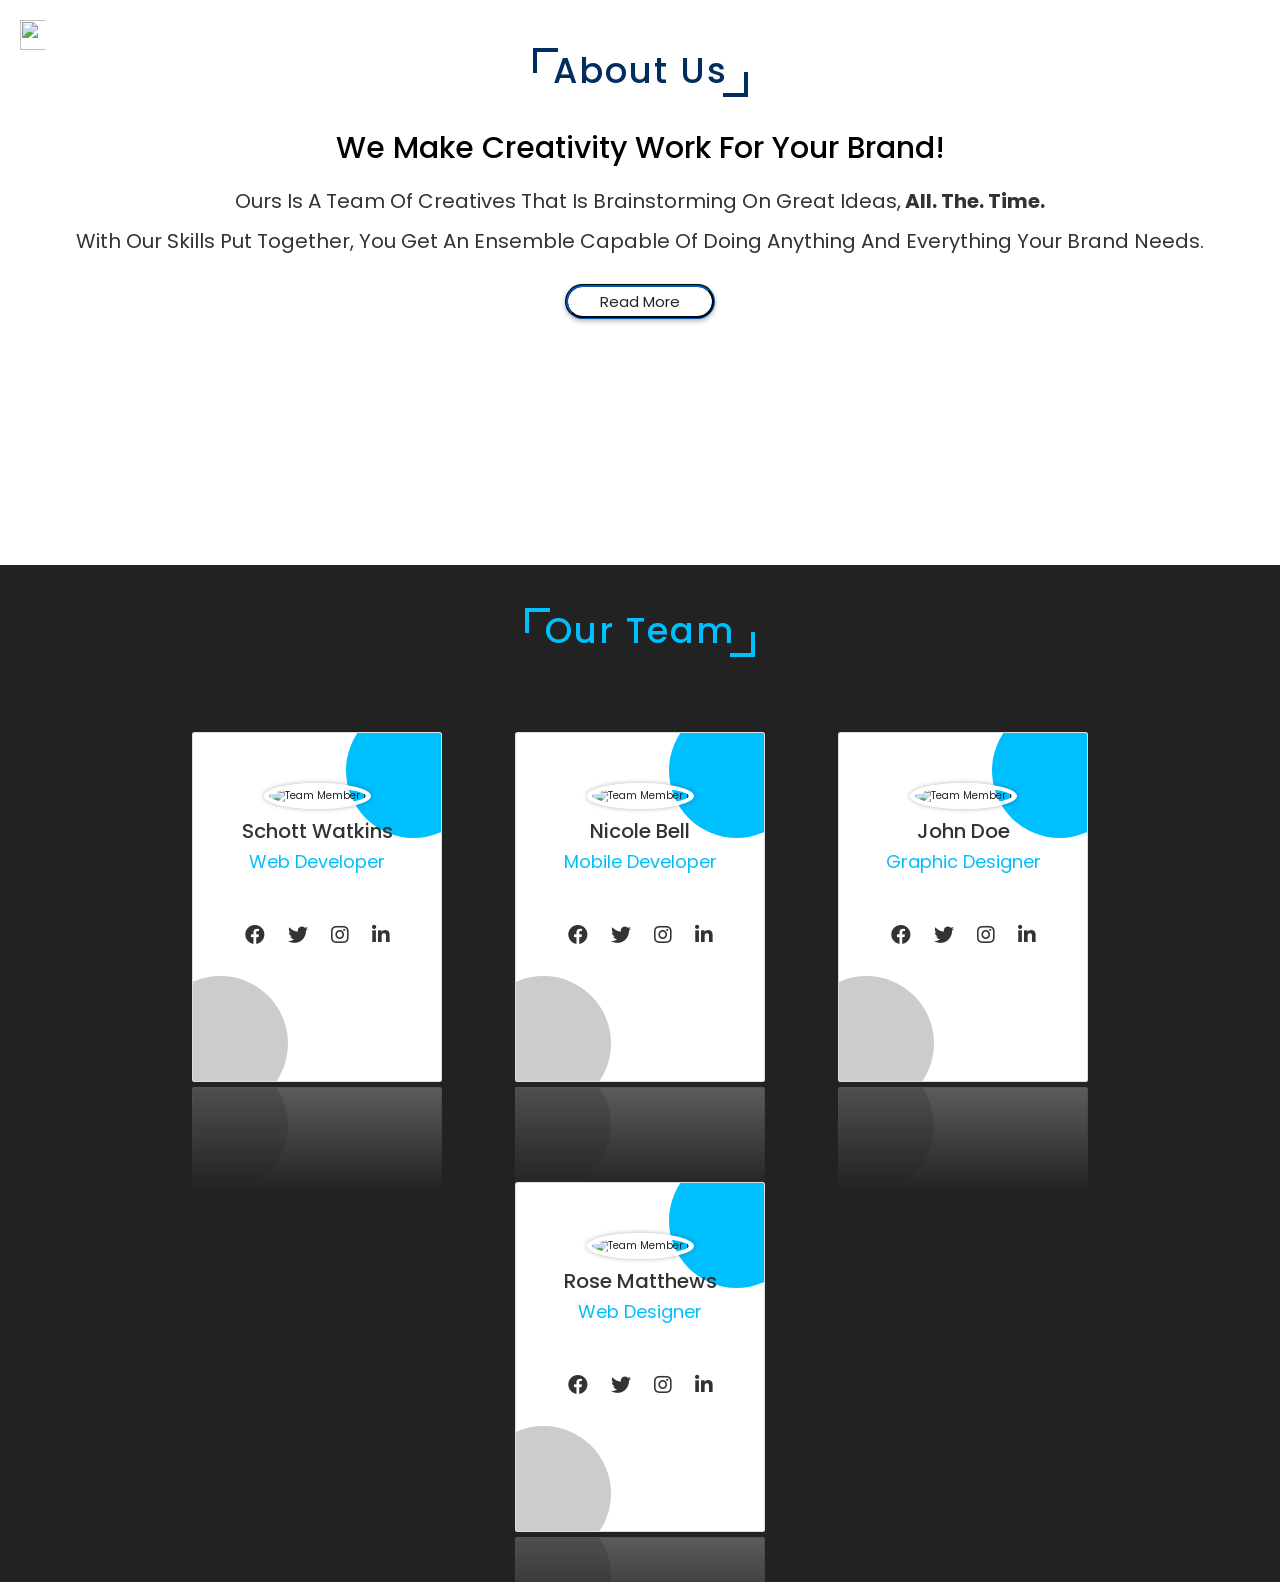
==== commit dc5af742: "Rename aboutus.html to about-us.html" ====
--- a/about-us.html
+++ b/about-us.html
@@ -9,11 +9,7 @@
     <meta name="viewport" content="width=device-width, initial-scale=1.0">
     <title>IT Company Website</title>
     <link rel="icon" type="image/png" href="./images/image.png">
-    <link rel="stylesheet" href="./css/theme.css">
     <link rel="stylesheet" href="./css/style.css">
-    <!-- Anti-flash: apply saved theme before first paint -->
-    <script>!function(){var t=localStorage.getItem('itco-theme');if(t==='dark')document.documentElement.setAttribute('data-theme','dark');}();</script>
-    <script src="./js/theme.js"></script>
     <link rel="stylesheet" href="https://cdnjs.cloudflare.com/ajax/libs/font-awesome/5.15.3/css/all.min.css">
     <script src="https://cdnjs.cloudflare.com/ajax/libs/jquery/3.6.0/jquery.min.js"></script>
     <link rel="icon" href="./images/image.png">
@@ -34,25 +30,15 @@
         <nav class="navbar">
             <ul>
                 <li><a href="index.html">home</a></li>
-                <li><a href="about-us.html">about</a></li>
-                <li><a href="service.html">services</a></li>
+                <li><a href="aboutus.html">about</a></li>
+                <li><a href="index.html#service">services</a></li>
                 <li><a href="index.html#portfolio">portfolio</a></li>
                 <li><a href="index.html#team">team</a></li>
                 <li><a href="careers.html">career</a></li>
                 <li><a href="contact.html">contact</a></li>
+                
             </ul>
         </nav>
-        <!-- Dark / Light Mode Toggle -->
-        <div class="theme-toggle-wrapper">
-            <label class="theme-toggle" for="theme-checkbox" aria-label="Toggle dark mode">
-                <input type="checkbox" id="theme-checkbox">
-                <div class="toggle-track">
-                    <span class="icon-sun">&#x2600;</span>
-                    <span class="icon-moon">&#x1F319;</span>
-                    <div class="toggle-knob"></div>
-                </div>
-            </label>
-        </div>
     </header>
     
 
@@ -145,76 +131,6 @@
   </div>
 </section>
 
-    <div class="footer">
-      <div class="footer-top">
-          <div class="container">
-              <div class="row">
-                  <div class="col-lg-3 col-md-6 footer-links">
-                      <h4>About Us</h4>
-                      <ul>
-                          <li><i class="ion-ios-arrow-forward"></i> <a href="#">Home</a></li>
-                          <li><i class="ion-ios-arrow-forward"></i> <a href="#about">About us</a></li>
-                          <li><i class="ion-ios-arrow-forward"></i> <a href="#service">Our services</a></li>
-                          <li><i class="ion-ios-arrow-forward"></i> <a href="#">Terms & condition</a></li>
-                          <li><i class="ion-ios-arrow-forward"></i> <a href="#">Privacy policy</a></li>
-                      </ul>
-                  </div>
-
-                  <div class="col-lg-3 col-md-6 footer-links">
-                      <h4>Useful Links</h4>
-                      <ul>
-                          <li><i class="ion-ios-arrow-forward"></i> <a href="#portfolio">Portfolio</a></li>
-                          <li><i class="ion-ios-arrow-forward"></i> <a href="#team">Team</a></li>
-                          <li><i class="ion-ios-arrow-forward"></i> <a href="careers.html">Career</a></li>
-                          <li><i class="ion-ios-arrow-forward"></i> <a href="#contact">Contact</a></li>
-                          <li><i class="ion-ios-arrow-forward"></i> <a href="#faq">FAQ</a></li>
-                      </ul>
-                  </div>
-
-                  <div class="col-lg-3 col-md-6 footer-contact" style="font-size: 1.5rem;">
-                      <h4>Contact Us</h4>
-                      <p>
-                          1300  Center Avenue<br>
-                          Fresno, California<br>
-                          United States <br>
-                          <strong>Phone:</strong> +123-456-7890<br>
-                          <strong>Email:</strong> info@example.com<br>
-                      </p>
-
-                      <div class="social-links">
-                          <a href="https://www.facebook.com/"><i class="ion-logo-facebook"></i></a>
-                          <a href="https://twitter.com/login?lang=en"><i class="ion-logo-twitter"></i></a>
-                          <a href="https://www.linkedin.com/"><i class="ion-logo-linkedin"></i></a>
-                          <a href="https://www.instagram.com/"><i class="ion-logo-instagram"></i></a>
-                          <a href="https://accounts.google.com/servicelogin/signinchooser?flowName=GlifWebSignIn&flowEntry=ServiceLogin"><i class="ion-logo-googleplus"></i></a>
-                      </div>
-
-                  </div>
-
-                  <div class="col-lg-3 col-md-6 footer-newsletter">
-                      <h4>Subscription</h4>
-                      <p>With Our Skills Put Together, You Get An Ensemble Capable Of Doing Anything And Everything Your Brand Needs. Subscribe Here To Get Our Latest Updates.</p>
-                      <form action="" method="post">
-                          <input type="email" name="email"><input type="submit"  value="Subscribe">
-                      </form>
-                  </div>
-
-              </div>
-          </div>
-      </div>
-
-      <div class="container">
-          <div class="row align-items-center">
-              <div class="col-md-6 copyright" style="color: #fff; font-size: 1.3rem;">
-                  Copyright &copy; 2021 IT Company Website. All Rights Reserved.
-              </div>
-          </div>
-      </div>
-  </div>
-
-  <a href="#" class="back-to-top"><i class="ion-ios-arrow-up"></i></a>
-
-
 
   </body>
 </html>
--- a/css/style.css
+++ b/css/style.css
@@ -710,135 +710,137 @@
     left: -4rem;
 }
 
-/* --- Professional Contact Section Refactor --- */
-
-.contact {
-    padding: 80px 0;
-    font-family: 'Poppins', sans-serif;
-}
-
-.contact .heading {
-    text-align: center;
-    font-size: 3rem;
-    color: #ff2d75; /* Professional Pink Accent */
-    text-transform: uppercase;
-    letter-spacing: 2px;
-    margin-bottom: 4rem;
-}
-
-.contact-in {
-    width: 85%;
-    max-width: 1100px;
-    margin: 0 auto;
-    display: flex;
-    flex-wrap: wrap;
-    background: #111; /* Sleek Dark Mode */
-    border-radius: 15px;
-    overflow: hidden;
-    box-shadow: 0 15px 35px rgba(0, 0, 0, 0.5);
-    border: 1px solid #333;
-}
-
-/* Map Side - Professional Filter */
-.contact-map {
-    flex: 1;
-    min-width: 400px;
-    height: 100%;
-}
-
-.contact-map iframe {
-    width: 100%;
-    height: 100%;
-    min-height: 450px;
-    border: none;
-    filter: grayscale(100%) invert(90%) contrast(90%); /* Modern Dark Map */
-}
-
-/* Form Side */
-.contact-form {
-    flex: 1;
-    min-width: 400px;
-    padding: 40px;
-    display: flex;
-    flex-direction: column;
-    justify-content: center;
-    background: #1a1a1a;
-}
-
-/* Input Styling - Removing the awkward 2rem margins */
-.contact-form-txt, 
-.contact-form-email, 
-.contact-form-phone, 
-.contact-form-txtarea {
-    width: 100%;
-    background: #252525;
-    color: #fff;
-    border: 1px solid #444;
-    border-radius: 8px;
-    outline: none;
-    margin-bottom: 20px;
-    padding: 15px 20px;
-    font-size: 1rem;
-    transition: all 0.3s ease;
-}
-
-/* Placeholders */
-.contact-form-txt::placeholder,
-.contact-form-email::placeholder,
-.contact-form-phone::placeholder,
-.contact-form-txtarea::placeholder {
-    color: #777;
-    font-size: 0.9rem;
-}
-
-/* Interactive Focus Glow */
-.contact-form-txt:focus, 
-.contact-form-email:focus, 
-.contact-form-phone:focus, 
-.contact-form-txtarea:focus {
-    border-color: #ff2d75;
-    box-shadow: 0 0 10px rgba(255, 45, 117, 0.2);
-    background: #2a2a2a;
-}
-
-.contact-form-txtarea {
-    height: 150px;
-    resize: none;
-}
-
-/* Professional Button */
-.contact-form-btn {
-    width: 100%;
-    height: 50px;
-    background: #ff2d75;
-    color: #fff;
-    border: none;
-    border-radius: 8px;
-    font-size: 1.1rem;
-    font-weight: 600;
-    cursor: pointer;
-    text-transform: uppercase;
-    letter-spacing: 1px;
-    transition: all 0.3s ease;
-    box-shadow: 0 5px 15px rgba(255, 45, 117, 0.3);
-}
-
-.contact-form-btn:hover {
-    background: #fff;
-    color: #ff2d75;
-    transform: translateY(-3px);
-    box-shadow: 0 8px 20px rgba(255, 255, 255, 0.2);
-}
-
-/* Mobile Responsiveness */
-@media (max-width: 850px) {
-    .contact-in {
-        flex-direction: column;
-    }
-    .contact-map, .contact-form {
-        flex: 100%;
-    }
-}
+.contact{
+    text-align: center;
+    align-items: center;
+}
+
+.contact .heading{
+    margin-bottom: 5rem;
+}
+
+.contact-in
+		{
+			width: 80%;
+			height: auto;
+			margin: auto auto 5rem auto;
+			display: flex;
+			flex-wrap: wrap;
+			padding: 10px;
+			border-radius: 10px;
+			background: #fff;
+			box-shadow: 0px 0px 10px 0px #666;
+		}
+
+		.contact-map
+		{
+			width: 100%;
+			height: auto;
+			flex: 50%;
+		}
+		.contact-map iframe
+		{
+			width: 100%;
+			height: 100%;
+		}
+		.contact-form
+		{
+			width: 100%;
+			height: auto;
+			flex: 50%;
+			text-align: left;
+		}
+		.contact-form-txt
+		{
+            margin-left: 2rem;
+			width: 95%;
+			height: 40px;
+			color: #000;
+			border: 1px solid #bcbcbc;
+			border-radius: 50px;
+			outline: none;
+			margin-bottom: 20px;
+			padding: 15px;
+		}
+        .contact-form-email
+		{
+            margin-left: 2rem;
+			width: 95%;
+			height: 40px;
+			color: #000;
+			border: 1px solid #bcbcbc;
+			border-radius: 50px;
+			outline: none;
+			margin-bottom: 20px;
+			padding: 15px;
+		}
+		.contact-form-txt::placeholder
+		{
+			color: #aaa;
+            font-size: 1.5rem;
+		}
+        .contact-form-email::placeholder
+		{
+			color: #aaa;
+            font-size: 1.5rem;
+		}
+		.contact-form-txtarea
+		{
+            margin-left: 2rem;
+			width: 95%;
+			height: 130px;
+			color: #000;
+			border: 1px solid #bcbcbc;
+			border-radius: 10px;
+			outline: none;
+			margin-bottom: 20px;
+			padding: 15px;
+			font-family: 'Poppins', sans-serif;
+		}
+		.contact-form-txtarea::placeholder
+		{
+			color: #aaa;
+            font-size: 1.5rem;
+		}
+
+		.contact-form-btn
+		{
+            margin-left: 2rem;
+            outline: none;
+            border: none;
+            border-radius: 5rem;
+            background: white;
+            border-style: groove;
+            border-color: #002e5f;
+            font-size: 1.5rem;
+            cursor: pointer;
+            height: 3.5rem;
+            width: 15rem;
+            box-shadow: 0 .2rem .5rem rgba(0,0,0,.3);
+		}
+        .contact-form-btn:hover{
+            letter-spacing: .1rem;
+            opacity: .9;
+            color: white;
+            background: #002e5f;
+        }
+		.contact-form-phone
+		{
+            margin-left: 2rem;
+			width: 95%;
+			height: 40px;
+			color: #000;
+			border: 1px solid #bcbcbc;
+			border-radius: 50px;
+			outline: none;
+			margin-bottom: 20px;
+			padding: 15px;
+		}
+		.contact-form-phone::placeholder
+		{
+			color: #aaa;
+            font-size: 1.5rem;
+		}
 
         .footer {
             position: relative;
@@ -1204,112 +1206,137 @@
         flex-direction: column;
     }
 
-    .contact {
-    text-align: center;
-    align-items: center;
-    background: #0a192f; /* Darkish blue background for the entire contact section */
-    color: #fff; /* White text for the entire section */
-}
-
-.contact .heading {
-    margin-bottom: 3rem;
-    margin-top: -2rem;
-    color: #fff; /* White heading text */
-}
-
-.contact-in {
-    width: 80%;
-    height: auto;
-    margin: auto auto 5rem auto;
-    display: flex;
-    flex-wrap: wrap;
-    padding: 10px;
-    border-radius: 10px;
-    background: #112240; /* Slightly lighter dark blue for the container */
-    box-shadow: 0px 0px 10px 0px #666;
-}
-
-.contact-map {
-    width: 100%;
-    height: auto;
-    flex: 50%;
-}
-
-.contact-map iframe {
-    width: 100%;
-    height: 100%;
-}
-
-.contact-form {
-    width: 100%;
-    height: auto;
-    flex: 50%;
-    text-align: left;
-    color: #fff; /* White text for form labels */
-}
-
-.contact-form-txt,
-.contact-form-email,
-.contact-form-phone {
-    width: 90%;
-    height: 20px;
-    color: #fff;
-    background: rgba(255, 255, 255, 0.1);
-    border: 1px solid #4a5568;
-    border-radius: 50px;
-    outline: none;
-    margin-bottom: 20px;
-    padding: 15px;
-}
-
-.contact-form-txt::placeholder,
-.contact-form-email::placeholder,
-.contact-form-phone::placeholder {
-    color: #a0aec0;
-    font-size: 1.5rem;
-}
-
-.contact-form-txtarea {
-    margin-left: 2rem;
-    width: 90%;
-    height: 110px;
-    color: #fff;
-    background: rgba(255, 255, 255, 0.1);
-    border: 1px solid #4a5568;
-    border-radius: 10px;
-    outline: none;
-    margin-bottom: 20px;
-    padding: 15px;
-    font-family: 'Poppins', sans-serif;
-}
-
-.contact-form-txtarea::placeholder {
-    color: #a0aec0;
-    font-size: 1.5rem;
-}
-
-.contact-form-btn {
-    margin-left: 2rem;
-    outline: none;
-    border: none;
-    border-radius: 5rem;
-    background: #fff;
-    color: #0a192f;
-    border-style: groove;
-    border-color: #4a5568;
-    font-size: 1.5rem;
-    cursor: pointer;
-    height: 3.5rem;
-    width: 12rem;
-    box-shadow: 0 .2rem .5rem rgba(0, 0, 0, 0.3);
-}
-
-.contact-form-btn:hover {
-    letter-spacing: .1rem;
-    opacity: .9;
-    color: #fff;
-    background: #4a5568;
-}
+    .contact{
+        text-align: center;
+        align-items: center;
+    }
+    
+    .contact .heading{
+        margin-bottom: 3rem;
+        margin-top: -2rem;
+    }
+
+    .contact-in
+		{
+			width: 80%;
+			height: auto;
+			margin: auto auto 5rem auto;
+			display: flex;
+			flex-wrap: wrap;
+			padding: 10px;
+			border-radius: 10px;
+			background: #151fa7;
+			box-shadow: 0px 0px 10px 0px #666;
+		}
+
+		.contact-map
+		{
+			width: 100%;
+			height: auto;
+			flex: 50%;
+		}
+		.contact-map iframe
+		{
+			width: 100%;
+			height: 100%;
+		}
+		.contact-form
+		{
+			width: 100%;
+			height: auto;
+			flex: 50%;
+			text-align: left;
+		}
+		.contact-form-txt
+		{
+			width: 90%;
+			height: 20px;
+			color: #000;
+			border: 1px solid #bcbcbc;
+			border-radius: 50px;
+			outline: none;
+			margin-bottom: 20px;
+			padding: 15px;
+		}
+        .contact-form-email
+		{
+            margin-left: 2rem;
+			width: 90%;
+			height: 20px;
+			color: #000;
+			border: 1px solid #bcbcbc;
+			border-radius: 50px;
+			outline: none;
+			margin-bottom: 20px;
+			padding: 15px;
+		}
+		.contact-form-txt::placeholder
+		{
+			color: #aaa;
+            font-size: 1.5rem;
+		}
+        .contact-form-email::placeholder
+		{
+			color: #aaa;
+            font-size: 1.5rem;
+		}
+		.contact-form-txtarea
+		{
+            margin-left: 2rem;
+			width: 90%;
+			height: 110px;
+			color: #000;
+			border: 1px solid #bcbcbc;
+			border-radius: 10px;
+			outline: none;
+			margin-bottom: 20px;
+			padding: 15px;
+			font-family: 'Poppins', sans-serif;
+		}
+		.contact-form-txtarea::placeholder
+		{
+			color: #aaa;
+            font-size: 1.5rem;
+		}
+
+		.contact-form-btn
+		{
+            margin-left: 2rem;
+            outline: none;
+            border: none;
+            border-radius: 5rem;
+            background: white;
+            border-style: groove;
+            border-color: #002e5f;
+            font-size: 1.5rem;
+            cursor: pointer;
+            height: 3.5rem;
+            width: 12rem;
+            box-shadow: 0 .2rem .5rem rgba(0,0,0,.3);
+		}
+        .contact-form-btn:hover{
+            letter-spacing: .1rem;
+            opacity: .9;
+            color: rgba(90, 43, 177, 0);
+            background: #002e5f;
+        }
+		.contact-form-phone
+		{
+            margin-left: 2rem;
+			width: 90%;
+			height: 20px;
+			color: #000;
+			border: 1px solid #bcbcbc;
+			border-radius: 50px;
+			outline: none;
+			margin-bottom: 20px;
+			padding: 15px;
+		}
+		.contact-form-phone::placeholder
+		{
+			color: #191780;
+            font-size: 1.5rem;
+		}
 
         .back-to-top {
             width: 30px;
@@ -1331,3 +1358,110 @@
             width: 100%;
         }
 }
+/* Large Card Container */
+.page-newsletter-card-large {
+  background-color: #ffffff;
+  padding: 60px 50px; /* Massively increased padding */
+  border-radius: 16px; /* Slightly rounder corners for a larger card */
+  box-shadow: 0 12px 35px rgba(0, 0, 0, 0.08); /* Larger, softer shadow */
+  font-family: 'Segoe UI', Tahoma, Geneva, Verdana, sans-serif;
+  text-align: center; /* Centered text looks better on wide cards */
+  border: 1px solid #f0f0f0;
+  margin-bottom: 40px;
+}
+
+/* Heading */
+.page-newsletter-card-large h4 {
+  font-size: 2.2rem; /* Much larger heading */
+  font-weight: 700;
+  color: #1a1a1a;
+  margin-bottom: 15px;
+  margin-top: 0;
+}
+
+/* Paragraph */
+.page-newsletter-card-large p {
+  font-size: 1.15rem; /* Larger, more readable body text */
+  line-height: 1.7;
+  color: #555555;
+  margin-bottom: 35px;
+  max-width: 80%; /* Keeps the text from stretching too wide */
+  margin-left: auto;
+  margin-right: auto;
+}
+
+/* Form Layout - Flexbox for inline input/button */
+.page-newsletter-card-large form {
+  display: flex;
+  flex-direction: column;
+  gap: 15px;
+  max-width: 600px; /* Constrains form width so it doesn't look stretched */
+  margin: 0 auto; /* Centers the form */
+}
+
+/* Input Field */
+.page-newsletter-card-large input[type="email"] {
+  width: 100%;
+  padding: 18px 24px; /* Taller, wider input area */
+  font-size: 1.1rem; /* Larger typing text */
+  color: #333;
+  background-color: #f8f9fa;
+  border: 1px solid #e0e0e0;
+  border-radius: 8px;
+  outline: none;
+  transition: all 0.3s ease;
+}
+
+.page-newsletter-card-large input[type="email"]:focus {
+  background-color: #ffffff;
+  border-color: #007bff;
+  box-shadow: 0 0 0 4px rgba(0, 123, 255, 0.15); /* Thicker focus ring */
+}
+
+/* Submit Button */
+.page-newsletter-card-large input[type="submit"] {
+  width: 100%;
+  background-color: #007bff;
+  color: #ffffff;
+  border: none;
+  border-radius: 8px;
+  padding: 18px 24px; /* Matches input height */
+  font-size: 1.15rem; /* Larger button text */
+  font-weight: 600;
+  cursor: pointer;
+  transition: background-color 0.3s ease, transform 0.1s ease;
+}
+
+.page-newsletter-card-large input[type="submit"]:hover {
+  background-color: #0056b3;
+}
+
+.page-newsletter-card-large input[type="submit"]:active {
+  transform: scale(0.98);
+}
+
+/* Responsive adjustment for larger screens */
+@media (min-width: 768px) {
+  .page-newsletter-card-large form {
+    flex-direction: row; /* Places them side-by-side on desktop */
+    background: #ffffff;
+    border: 1px solid #e0e0e0;
+    border-radius: 8px;
+    padding: 3px; /* Creates a slight border effect around the unified form */
+    gap: 0;
+  }
+  
+  .page-newsletter-card-large input[type="email"] {
+    flex-grow: 1;
+    border: none;
+    background-color: transparent;
+    box-shadow: none;
+    padding: 18px 25px;
+  }
+  
+  .page-newsletter-card-large input[type="submit"] {
+    width: auto;
+    border-radius: 6px;
+    padding: 16px 35px; /* Wider button on desktop */
+  }
+}
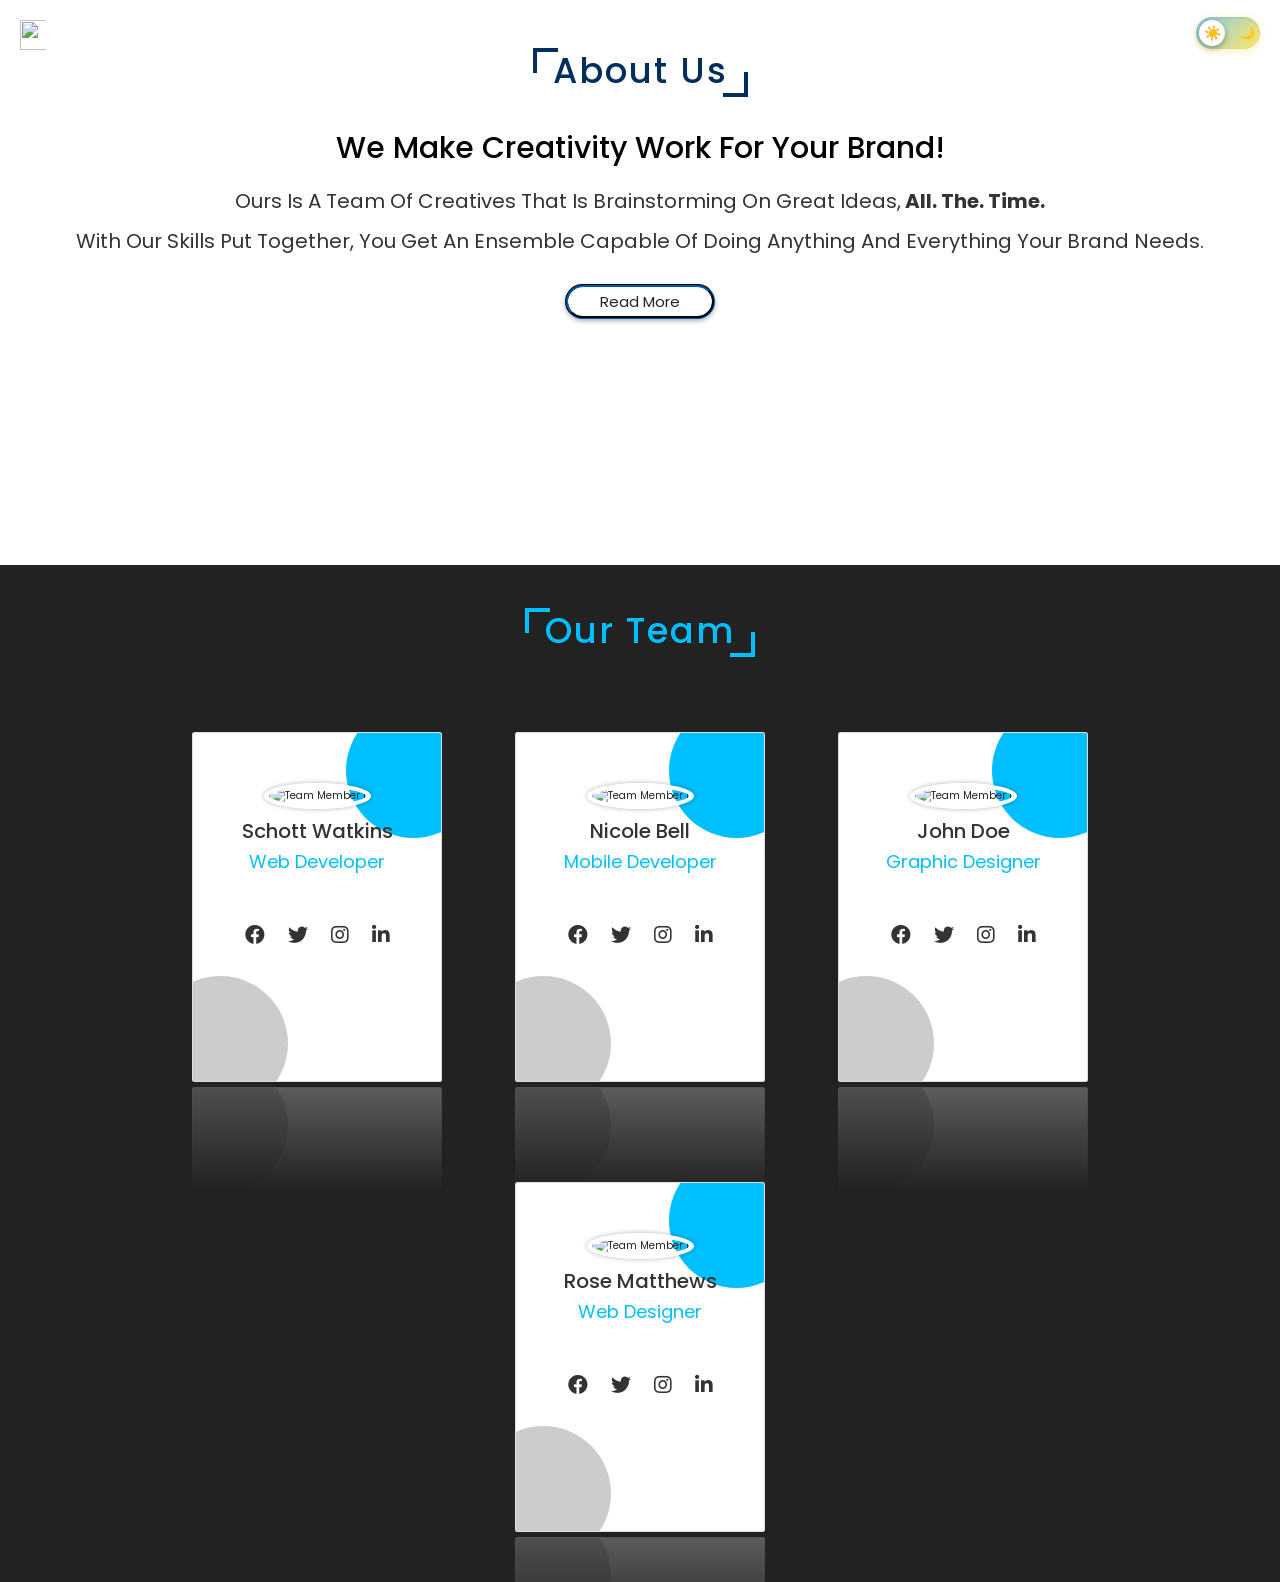
==== commit 348c5911: "implemented toggle theme" ====
--- a/about-us.html
+++ b/about-us.html
@@ -9,7 +9,11 @@
     <meta name="viewport" content="width=device-width, initial-scale=1.0">
     <title>IT Company Website</title>
     <link rel="icon" type="image/png" href="./images/image.png">
+    <link rel="stylesheet" href="./css/theme.css">
     <link rel="stylesheet" href="./css/style.css">
+    <!-- Anti-flash: apply saved theme before first paint -->
+    <script>!function(){var t=localStorage.getItem('itco-theme');if(t==='dark')document.documentElement.setAttribute('data-theme','dark');}();</script>
+    <script src="./js/theme.js"></script>
     <link rel="stylesheet" href="https://cdnjs.cloudflare.com/ajax/libs/font-awesome/5.15.3/css/all.min.css">
     <script src="https://cdnjs.cloudflare.com/ajax/libs/jquery/3.6.0/jquery.min.js"></script>
     <link rel="icon" href="./images/image.png">
@@ -30,15 +34,25 @@
         <nav class="navbar">
             <ul>
                 <li><a href="index.html">home</a></li>
-                <li><a href="aboutus.html">about</a></li>
-                <li><a href="index.html#service">services</a></li>
+                <li><a href="about-us.html">about</a></li>
+                <li><a href="service.html">services</a></li>
                 <li><a href="index.html#portfolio">portfolio</a></li>
                 <li><a href="index.html#team">team</a></li>
                 <li><a href="careers.html">career</a></li>
                 <li><a href="contact.html">contact</a></li>
-                
             </ul>
         </nav>
+        <!-- Dark / Light Mode Toggle -->
+        <div class="theme-toggle-wrapper">
+            <label class="theme-toggle" for="theme-checkbox" aria-label="Toggle dark mode">
+                <input type="checkbox" id="theme-checkbox">
+                <div class="toggle-track">
+                    <span class="icon-sun">&#x2600;</span>
+                    <span class="icon-moon">&#x1F319;</span>
+                    <div class="toggle-knob"></div>
+                </div>
+            </label>
+        </div>
     </header>
     
 
--- a/css/theme.css
+++ b/css/theme.css
@@ -0,0 +1,568 @@
+/* ============================================================
+   THEME SYSTEM — Light & Dark mode via CSS custom properties
+   Load order: before style.css in <head>.
+   Dark mode is activated by data-theme="dark" on <html>.
+   All dark-mode element overrides use [data-theme="dark"] prefix
+   for higher specificity than base style.css rules.
+   ============================================================ */
+
+/* ── 1. Light-mode tokens (defaults) ─────────────────────── */
+:root {
+    --clr-bg:               #ffffff;
+    --clr-bg-alt:           #f2f2f2;
+    --clr-bg-card:          #ffffff;
+    --clr-bg-team:          #222222;
+    --clr-bg-testimonial:   #f2f2f2;
+    --clr-bg-accordion:     #ffffff;
+    --clr-bg-contact:       #ffffff;
+    --clr-bg-contact-wrap:  #ffffff;
+    --clr-bg-footer:        #333333;
+    --clr-bg-footer-top:    #002e5f;
+    --clr-bg-navbar-mob:    #ffffff;
+
+    --clr-text:             #333333;
+    --clr-text-heading:     #002e5f;
+    --clr-text-h3:          #000000;
+    --clr-text-card:        #333333;
+    --clr-text-item-h6:     #2f2f2f;
+    --clr-text-muted:       #333333;
+    --clr-text-nav-mob:     #555555;
+
+    --clr-accent:           #002e5f;
+    --clr-border:           rgba(0,0,0,0.07);
+    --clr-border-input:     #bcbcbc;
+
+    --theme-speed:          0.35s;
+}
+
+/* ── 2. Dark-mode token overrides ────────────────────────── */
+[data-theme="dark"] {
+    --clr-bg:               #0f172a;
+    --clr-bg-alt:           #1e293b;
+    --clr-bg-card:          #1e293b;
+    --clr-bg-team:          #0d1a2d;
+    --clr-bg-testimonial:   #1a2540;
+    --clr-bg-accordion:     #1e293b;
+    --clr-bg-contact:       #0f172a;
+    --clr-bg-contact-wrap:  #1e293b;
+    --clr-bg-footer:        #0d1a2d;
+    --clr-bg-footer-top:    #0a1628;
+    --clr-bg-navbar-mob:    #1e293b;
+
+    --clr-text:             #cbd5e1;
+    --clr-text-heading:     #38bdf8;
+    --clr-text-h3:          #e2e8f0;
+    --clr-text-card:        #e2e8f0;
+    --clr-text-item-h6:     #e2e8f0;
+    --clr-text-muted:       #94a3b8;
+    --clr-text-nav-mob:     #e2e8f0;
+
+    --clr-accent:           #38bdf8;
+    --clr-border:           rgba(255,255,255,0.08);
+    --clr-border-input:     #334155;
+}
+
+/* ================================================================
+   3. DARK MODE — COMPREHENSIVE ELEMENT OVERRIDES
+   [data-theme="dark"] prefix gives 0,2,0 specificity vs style.css
+   0,1,0 — so our rules win without touching style.css.
+   !important is only needed for inline style="" attributes.
+   ================================================================ */
+
+/* ── Body ────────────────────────────────────────────────── */
+[data-theme="dark"] body {
+    background-color: #0f172a !important;
+    color: #cbd5e1 !important;
+}
+
+/* ── Section headings & bracket corners ─────────────────── */
+[data-theme="dark"] .heading,
+[data-theme="dark"] .clients .section-header h2,
+[data-theme="dark"] .section-head h1,
+[data-theme="dark"] .testimonials .section-header h2,
+[data-theme="dark"] .section-head-1 h4 {
+    color: #38bdf8 !important;
+}
+
+[data-theme="dark"] .heading::before,
+[data-theme="dark"] .heading::after,
+[data-theme="dark"] .clients .section-header h2::before,
+[data-theme="dark"] .clients .section-header h2::after,
+[data-theme="dark"] .section-head h1::before,
+[data-theme="dark"] .section-head h1::after,
+[data-theme="dark"] .testimonials .section-header h2::before,
+[data-theme="dark"] .testimonials .section-header h2::after,
+[data-theme="dark"] .section-head-1 h4::before,
+[data-theme="dark"] .section-head-1 h4::after {
+    border-color: #38bdf8 !important;
+}
+
+[data-theme="dark"] .team .heading,
+[data-theme="dark"] .faq .heading {
+    color: #38bdf8 !important;
+}
+
+[data-theme="dark"] .team .heading::before,
+[data-theme="dark"] .team .heading::after,
+[data-theme="dark"] .faq .heading::before,
+[data-theme="dark"] .faq .heading::after {
+    border-color: #38bdf8 !important;
+}
+
+/* ── About section ───────────────────────────────────────── */
+[data-theme="dark"] .about {
+    background-color: #0f172a !important;
+}
+
+[data-theme="dark"] .about .row .content h3 {
+    color: #e2e8f0 !important;
+}
+
+[data-theme="dark"] .about .row .content p {
+    color: #94a3b8 !important;
+}
+
+[data-theme="dark"] .about .row .content p b {
+    color: #38bdf8 !important;
+}
+
+/* ── Service / Project section wrapper (inline style bg) ── */
+/* Targets both plain wrappers and ones with inline style="" */
+[data-theme="dark"] .pt-5 {
+    background-color: #1e293b !important;
+}
+
+[data-theme="dark"] .pb-5 {
+    background-color: #1e293b !important;
+}
+
+/* Extra rule targeting the inline background-color attribute */
+[data-theme="dark"] [style*="background-color: #f2f2f2"],
+[data-theme="dark"] [style*="background-color:#f2f2f2"] {
+    background-color: #1e293b !important;
+}
+
+/* ── Section description paragraphs ──────────────────────── */
+[data-theme="dark"] .section-head p,
+[data-theme="dark"] .section-head-1 p,
+[data-theme="dark"] .clients .section-header p {
+    color: #94a3b8 !important;
+}
+
+/* ── Service / Project item cards ────────────────────────── */
+[data-theme="dark"] .item {
+    background-color: #1e293b !important;
+    border-color: rgba(255, 255, 255, 0.08) !important;
+    box-shadow: 0 0 25px rgba(0, 0, 0, 0.4) !important;
+}
+
+[data-theme="dark"] .item h6 {
+    color: #e2e8f0 !important;
+}
+
+[data-theme="dark"] .item p {
+    color: #94a3b8 !important;
+}
+
+[data-theme="dark"] .item:hover {
+    background-image: linear-gradient(to bottom right, #1e3a5f 0%, #1a2f47 100%) !important;
+}
+
+/* ── Communicate / CTA section ───────────────────────────── */
+/* Has background-image so it's always visible — only fix text */
+[data-theme="dark"] .communicate h3,
+[data-theme="dark"] .communicate p {
+    color: #ffffff !important;
+}
+
+/* ── Counters section ────────────────────────────────────── */
+/* Has background-image — only fix text */
+[data-theme="dark"] .counters h3,
+[data-theme="dark"] .counters .counter {
+    color: #ffffff !important;
+}
+
+/* ── Read More button ────────────────────────────────────── */
+[data-theme="dark"] .row .btn {
+    background-color: #1e293b !important;
+    border-color: #38bdf8 !important;
+    color: #e2e8f0 !important;
+}
+
+[data-theme="dark"] .row .btn:hover {
+    background-color: #38bdf8 !important;
+    color: #0f172a !important;
+}
+
+/* ── Team section ────────────────────────────────────────── */
+[data-theme="dark"] .team {
+    background-color: #0d1a2d !important;
+}
+
+[data-theme="dark"] .team .row .card {
+    background-color: #1e293b !important;
+}
+
+[data-theme="dark"] .team .row .card .info h3 {
+    color: #e2e8f0 !important;
+}
+
+[data-theme="dark"] .team .row .card .info span {
+    color: #38bdf8 !important;
+}
+
+[data-theme="dark"] .team .row .card .info .icons a {
+    color: #94a3b8 !important;
+}
+
+/* ── Testimonials ────────────────────────────────────────── */
+[data-theme="dark"] .testimonials {
+    background-color: #1a2540 !important;
+}
+
+[data-theme="dark"] .testimonials .testimonial-item {
+    background-color: #1e293b !important;
+}
+
+[data-theme="dark"] .testimonials .testimonial-text {
+    background-color: #1e293b !important;
+}
+
+[data-theme="dark"] .testimonials .testimonial-text h3,
+[data-theme="dark"] .testimonials .testimonial-text h4,
+[data-theme="dark"] .testimonials .testimonial-text p {
+    color: #cbd5e1 !important;
+}
+
+/* ── Clients section ─────────────────────────────────────── */
+[data-theme="dark"] .clients {
+    background-color: #0f172a !important;
+}
+
+/* ── FAQ section ─────────────────────────────────────────── */
+/* FAQ has a background-image; just fix the accordion cards */
+[data-theme="dark"] .faq .row .accordion-container .accordion .accordion-body {
+    background-color: #1e293b !important;
+    color: #94a3b8 !important;
+}
+
+[data-theme="dark"] .faq .row .accordion-container .accordion .accordion-header {
+    background-color: #0e3460 !important;
+}
+
+[data-theme="dark"] .faq .row .accordion-container .accordion .accordion-header h3 {
+    color: #e2e8f0 !important;
+}
+
+/* ── Contact section ─────────────────────────────────────── */
+[data-theme="dark"] .contact {
+    background-color: #0f172a !important;
+    color: #e2e8f0 !important;
+}
+
+[data-theme="dark"] .contact .heading {
+    color: #38bdf8 !important;
+}
+
+[data-theme="dark"] .contact-in {
+    background: #1e293b !important;
+    box-shadow: 0px 0px 20px rgba(0, 0, 0, 0.5) !important;
+}
+
+[data-theme="dark"] .contact-form-txt,
+[data-theme="dark"] .contact-form-email,
+[data-theme="dark"] .contact-form-phone,
+[data-theme="dark"] .contact-form-txtarea {
+    background: rgba(255, 255, 255, 0.06) !important;
+    border-color: #334155 !important;
+    color: #e2e8f0 !important;
+}
+
+[data-theme="dark"] .contact-form-txt::placeholder,
+[data-theme="dark"] .contact-form-email::placeholder,
+[data-theme="dark"] .contact-form-phone::placeholder,
+[data-theme="dark"] .contact-form-txtarea::placeholder {
+    color: #475569 !important;
+}
+
+[data-theme="dark"] .contact-form-btn {
+    background: #1e293b !important;
+    border-color: #38bdf8 !important;
+    color: #e2e8f0 !important;
+}
+
+[data-theme="dark"] .contact-form-btn:hover {
+    background: #38bdf8 !important;
+    color: #0f172a !important;
+}
+
+/* ── Footer ──────────────────────────────────────────────── */
+[data-theme="dark"] .footer {
+    background: #0d1a2d !important;
+}
+
+[data-theme="dark"] .footer .footer-top {
+    background: #0a1628 !important;
+}
+
+/* ── Mobile / responsive navbar ──────────────────────────── */
+@media (max-width: 1000px) {
+    [data-theme="dark"] .header .navbar {
+        background-color: #1e293b !important;
+        border-top-color: #334155 !important;
+    }
+
+    [data-theme="dark"] .header .navbar ul li a {
+        color: #e2e8f0 !important;
+    }
+}
+
+/* ── Hero section waves (index.html) ────────────────────── */
+/*
+ * Strategy:
+ * 1. CSS filter chain colorizes the white wave PNG → dark teal-blue.
+ *    brightness(0)  → pure black
+ *    invert(0.18)   → lifts 0→46 (dark grey, gives the filter something to work with)
+ *    sepia(1)       → brownish dark grey (adds separate R/G/B channels)
+ *    saturate(700%) → pushes saturation high so hue-rotate has material to shift
+ *    hue-rotate(163deg) → rotates orange-brown → teal-blue range
+ *    brightness(0.45)   → darkens final result to match dark background
+ *
+ * 2. .home::after gradient overlay fades the hero base smoothly
+ *    into the dark body background — opacity: 0 in light mode,
+ *    opacity: 1 in dark mode with a CSS transition.
+ */
+
+/* Smooth transitions for the waves and overlay */
+.home .wave {
+    transition: filter 0.5s ease, opacity 0.5s ease !important;
+}
+
+.home::after {
+    content: '';
+    position: absolute;
+    bottom: 0;
+    left: 0;
+    right: 0;
+    height: 14rem;
+    z-index: 4;
+    pointer-events: none;
+    /* Same gradient in both modes; opacity controls visibility */
+    background: linear-gradient(
+        to bottom,
+        transparent         0%,
+        rgba(15, 23, 42, 0.55) 45%,
+        rgba(15, 23, 42, 0.85) 70%,
+        #0f172a             100%
+    );
+    opacity: 0;
+    transition: opacity 0.5s ease !important;
+}
+
+/* Dark mode: tint waves teal-blue and reveal the gradient overlay */
+[data-theme="dark"] .home .wave {
+    filter:
+        brightness(0)
+        invert(0.18)
+        sepia(1)
+        saturate(700%)
+        hue-rotate(163deg)
+        brightness(0.45);
+    opacity: 0.9;
+}
+
+[data-theme="dark"] .home::after {
+    opacity: 1;
+}
+
+/* ── Generic "white background" catch-all ─────────────────── */
+/* Makes sure any missed container with an explicit white bg goes dark */
+[data-theme="dark"] [style*="background-color: #fff"],
+[data-theme="dark"] [style*="background-color:#fff"],
+[data-theme="dark"] [style*="background-color: white"],
+[data-theme="dark"] [style*="background: white"],
+[data-theme="dark"] [style*="background:#fff"] {
+    background-color: #1e293b !important;
+    background: #1e293b !important;
+}
+
+
+/* ================================================================
+   4. SMOOTH COLOUR TRANSITIONS
+   style.css already has * { transition: all .2s linear } globally,
+   so all colour changes animate automatically.
+   We just extend the duration for the theme switch.
+   ================================================================ */
+body,
+.about,
+.item,
+.team,
+.team .row .card,
+.testimonials,
+.testimonials .testimonial-item,
+.testimonials .testimonial-text,
+.clients,
+.faq .accordion-body,
+.contact,
+.contact-in,
+.footer,
+.footer .footer-top,
+.contact-form-txt,
+.contact-form-email,
+.contact-form-phone,
+.contact-form-txtarea,
+.contact-form-btn,
+.row .btn,
+.pt-5,
+.pb-5 {
+    transition:
+        background-color var(--theme-speed) ease,
+        background      var(--theme-speed) ease,
+        color           var(--theme-speed) ease,
+        border-color    var(--theme-speed) ease,
+        box-shadow      var(--theme-speed) ease !important;
+}
+
+/* ================================================================
+   5. ANIMATED THEME TOGGLE BUTTON
+   ================================================================ */
+
+/* Wrapper in the header */
+.theme-toggle-wrapper {
+    display: flex;
+    align-items: center;
+    margin-left: 1.2rem;
+    flex-shrink: 0;
+    z-index: 200;
+}
+
+/* Label acts as the interactive zone */
+.theme-toggle {
+    position: relative;
+    display: inline-block;
+    cursor: pointer;
+}
+
+/* Hide the actual checkbox */
+.theme-toggle input[type="checkbox"] {
+    opacity: 0;
+    width: 0;
+    height: 0;
+    position: absolute;
+}
+
+/* ── The pill-shaped track ── */
+.toggle-track {
+    display: flex;
+    align-items: center;
+    justify-content: space-between;
+    width: 6.4rem;
+    height: 3.2rem;
+    border-radius: 3.2rem;
+    padding: 0 0.55rem;
+    position: relative;
+    cursor: pointer;
+    /* Dark mode track — default (matches dark-mode = checkbox checked) */
+    background: linear-gradient(135deg, #1e3a5f 0%, #0f2544 100%);
+    box-shadow: 0 2px 8px rgba(0, 0, 0, 0.35), inset 0 1px 3px rgba(0, 0, 0, 0.3);
+    transition:
+        background var(--theme-speed) ease,
+        box-shadow  var(--theme-speed) ease;
+}
+
+/* Light mode track (checkbox UNchecked = light theme) */
+.theme-toggle input:not(:checked) + .toggle-track {
+    background: linear-gradient(135deg, #87ceeb 0%, #ffe566 100%);
+    box-shadow: 0 2px 8px rgba(255, 200, 50, 0.3), inset 0 1px 3px rgba(0, 0, 0, 0.1);
+}
+
+/* Sun icon */
+.toggle-track .icon-sun {
+    font-size: 1.4rem;
+    line-height: 1;
+    color: #ffe566;
+    text-shadow: 0 0 6px rgba(255, 220, 0, 0.9);
+    user-select: none;
+    transition: opacity var(--theme-speed) ease, transform var(--theme-speed) ease;
+}
+
+/* Moon icon */
+.toggle-track .icon-moon {
+    font-size: 1.2rem;
+    line-height: 1;
+    color: #e2e8f0;
+    user-select: none;
+    transition: opacity var(--theme-speed) ease, transform var(--theme-speed) ease;
+}
+
+/* ── Sliding knob ── */
+.toggle-knob {
+    position: absolute;
+    top: 0.3rem;
+    left: 0.3rem;
+    width: 2.6rem;
+    height: 2.6rem;
+    border-radius: 50%;
+    background: #ffffff;
+    box-shadow: 0 2px 6px rgba(0, 0, 0, 0.35);
+    display: flex;
+    align-items: center;
+    justify-content: center;
+    z-index: 2;
+    transition: transform 0.4s cubic-bezier(0.34, 1.56, 0.64, 1);
+}
+
+/* Emoji face on the knob — sun by default (light mode) */
+.toggle-knob::after {
+    content: '☀️';
+    font-size: 1.4rem;
+    line-height: 1;
+}
+
+/* Checked = dark mode → knob slides right, shows moon */
+.theme-toggle input:checked + .toggle-track .toggle-knob {
+    transform: translateX(3.2rem);
+}
+
+.theme-toggle input:checked + .toggle-track .toggle-knob::after {
+    content: '🌙';
+}
+
+/* Hover glow */
+.theme-toggle:hover .toggle-track {
+    box-shadow: 0 4px 14px rgba(0, 191, 255, 0.35), inset 0 1px 3px rgba(0, 0, 0, 0.2);
+}
+
+/* Focus ring (keyboard accessibility) */
+.theme-toggle input:focus-visible + .toggle-track {
+    outline: 2px solid #00bfff;
+    outline-offset: 3px;
+}
+
+/* Click pulse animation */
+@keyframes togglePulse {
+    0%   { box-shadow: 0 0 0 0 rgba(0, 191, 255, 0.5); }
+    70%  { box-shadow: 0 0 0 10px rgba(0, 191, 255, 0); }
+    100% { box-shadow: 0 0 0 0 rgba(0, 191, 255, 0); }
+}
+
+.theme-toggle.pulse .toggle-track {
+    animation: togglePulse 0.5s ease-out;
+}
+
+/* ── Header layout adjustments ── */
+.header {
+    gap: 0.8rem;
+}
+
+@media (max-width: 1000px) {
+    .header {
+        flex-wrap: nowrap;
+    }
+
+    .theme-toggle-wrapper {
+        margin-left: auto;
+        margin-right: 0.5rem;
+        order: 3;
+    }
+}
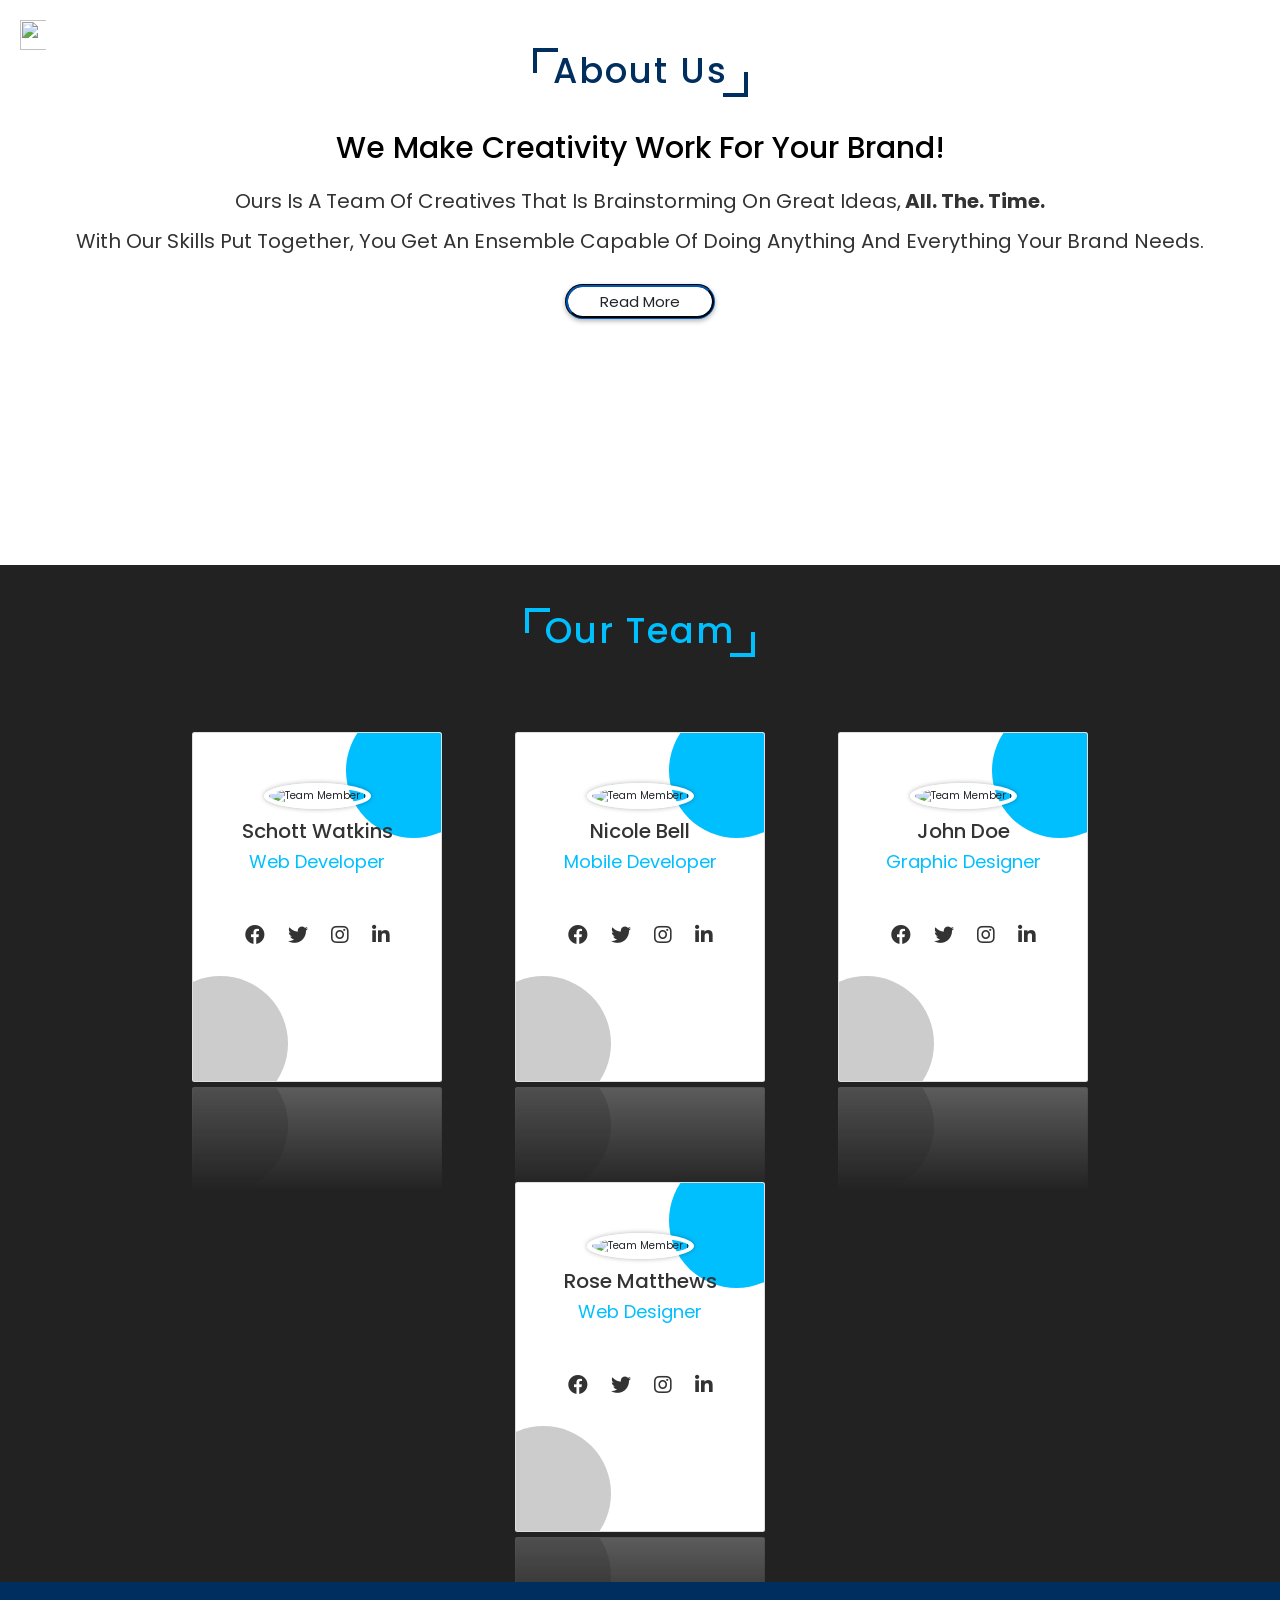
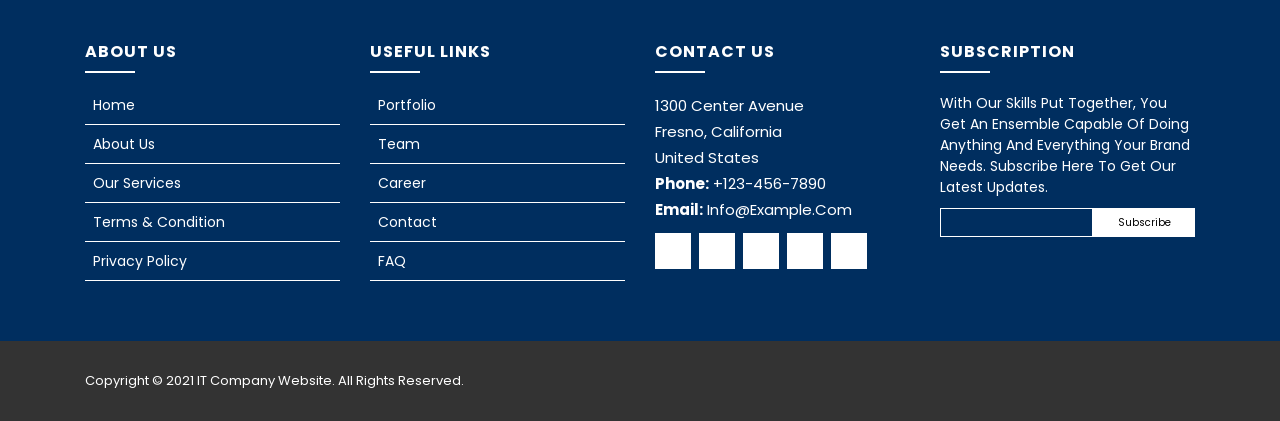
==== commit 3db3a871: "restructured content on pages" ====
--- a/about-us.html
+++ b/about-us.html
@@ -9,11 +9,7 @@
     <meta name="viewport" content="width=device-width, initial-scale=1.0">
     <title>IT Company Website</title>
     <link rel="icon" type="image/png" href="./images/image.png">
-    <link rel="stylesheet" href="./css/theme.css">
     <link rel="stylesheet" href="./css/style.css">
-    <!-- Anti-flash: apply saved theme before first paint -->
-    <script>!function(){var t=localStorage.getItem('itco-theme');if(t==='dark')document.documentElement.setAttribute('data-theme','dark');}();</script>
-    <script src="./js/theme.js"></script>
     <link rel="stylesheet" href="https://cdnjs.cloudflare.com/ajax/libs/font-awesome/5.15.3/css/all.min.css">
     <script src="https://cdnjs.cloudflare.com/ajax/libs/jquery/3.6.0/jquery.min.js"></script>
     <link rel="icon" href="./images/image.png">
@@ -40,19 +36,9 @@
                 <li><a href="index.html#team">team</a></li>
                 <li><a href="careers.html">career</a></li>
                 <li><a href="contact.html">contact</a></li>
+                
             </ul>
         </nav>
-        <!-- Dark / Light Mode Toggle -->
-        <div class="theme-toggle-wrapper">
-            <label class="theme-toggle" for="theme-checkbox" aria-label="Toggle dark mode">
-                <input type="checkbox" id="theme-checkbox">
-                <div class="toggle-track">
-                    <span class="icon-sun">&#x2600;</span>
-                    <span class="icon-moon">&#x1F319;</span>
-                    <div class="toggle-knob"></div>
-                </div>
-            </label>
-        </div>
     </header>
     
 
@@ -145,6 +131,76 @@
   </div>
 </section>
 
+    <div class="footer">
+      <div class="footer-top">
+          <div class="container">
+              <div class="row">
+                  <div class="col-lg-3 col-md-6 footer-links">
+                      <h4>About Us</h4>
+                      <ul>
+                          <li><i class="ion-ios-arrow-forward"></i> <a href="#">Home</a></li>
+                          <li><i class="ion-ios-arrow-forward"></i> <a href="#about">About us</a></li>
+                          <li><i class="ion-ios-arrow-forward"></i> <a href="#service">Our services</a></li>
+                          <li><i class="ion-ios-arrow-forward"></i> <a href="#">Terms & condition</a></li>
+                          <li><i class="ion-ios-arrow-forward"></i> <a href="#">Privacy policy</a></li>
+                      </ul>
+                  </div>
+
+                  <div class="col-lg-3 col-md-6 footer-links">
+                      <h4>Useful Links</h4>
+                      <ul>
+                          <li><i class="ion-ios-arrow-forward"></i> <a href="#portfolio">Portfolio</a></li>
+                          <li><i class="ion-ios-arrow-forward"></i> <a href="#team">Team</a></li>
+                          <li><i class="ion-ios-arrow-forward"></i> <a href="careers.html">Career</a></li>
+                          <li><i class="ion-ios-arrow-forward"></i> <a href="#contact">Contact</a></li>
+                          <li><i class="ion-ios-arrow-forward"></i> <a href="#faq">FAQ</a></li>
+                      </ul>
+                  </div>
+
+                  <div class="col-lg-3 col-md-6 footer-contact" style="font-size: 1.5rem;">
+                      <h4>Contact Us</h4>
+                      <p>
+                          1300  Center Avenue<br>
+                          Fresno, California<br>
+                          United States <br>
+                          <strong>Phone:</strong> +123-456-7890<br>
+                          <strong>Email:</strong> info@example.com<br>
+                      </p>
+
+                      <div class="social-links">
+                          <a href="https://www.facebook.com/"><i class="ion-logo-facebook"></i></a>
+                          <a href="https://twitter.com/login?lang=en"><i class="ion-logo-twitter"></i></a>
+                          <a href="https://www.linkedin.com/"><i class="ion-logo-linkedin"></i></a>
+                          <a href="https://www.instagram.com/"><i class="ion-logo-instagram"></i></a>
+                          <a href="https://accounts.google.com/servicelogin/signinchooser?flowName=GlifWebSignIn&flowEntry=ServiceLogin"><i class="ion-logo-googleplus"></i></a>
+                      </div>
+
+                  </div>
+
+                  <div class="col-lg-3 col-md-6 footer-newsletter">
+                      <h4>Subscription</h4>
+                      <p>With Our Skills Put Together, You Get An Ensemble Capable Of Doing Anything And Everything Your Brand Needs. Subscribe Here To Get Our Latest Updates.</p>
+                      <form action="" method="post">
+                          <input type="email" name="email"><input type="submit"  value="Subscribe">
+                      </form>
+                  </div>
+
+              </div>
+          </div>
+      </div>
+
+      <div class="container">
+          <div class="row align-items-center">
+              <div class="col-md-6 copyright" style="color: #fff; font-size: 1.3rem;">
+                  Copyright &copy; 2021 IT Company Website. All Rights Reserved.
+              </div>
+          </div>
+      </div>
+  </div>
+
+  <a href="#" class="back-to-top"><i class="ion-ios-arrow-up"></i></a>
+
+
 
   </body>
 </html>
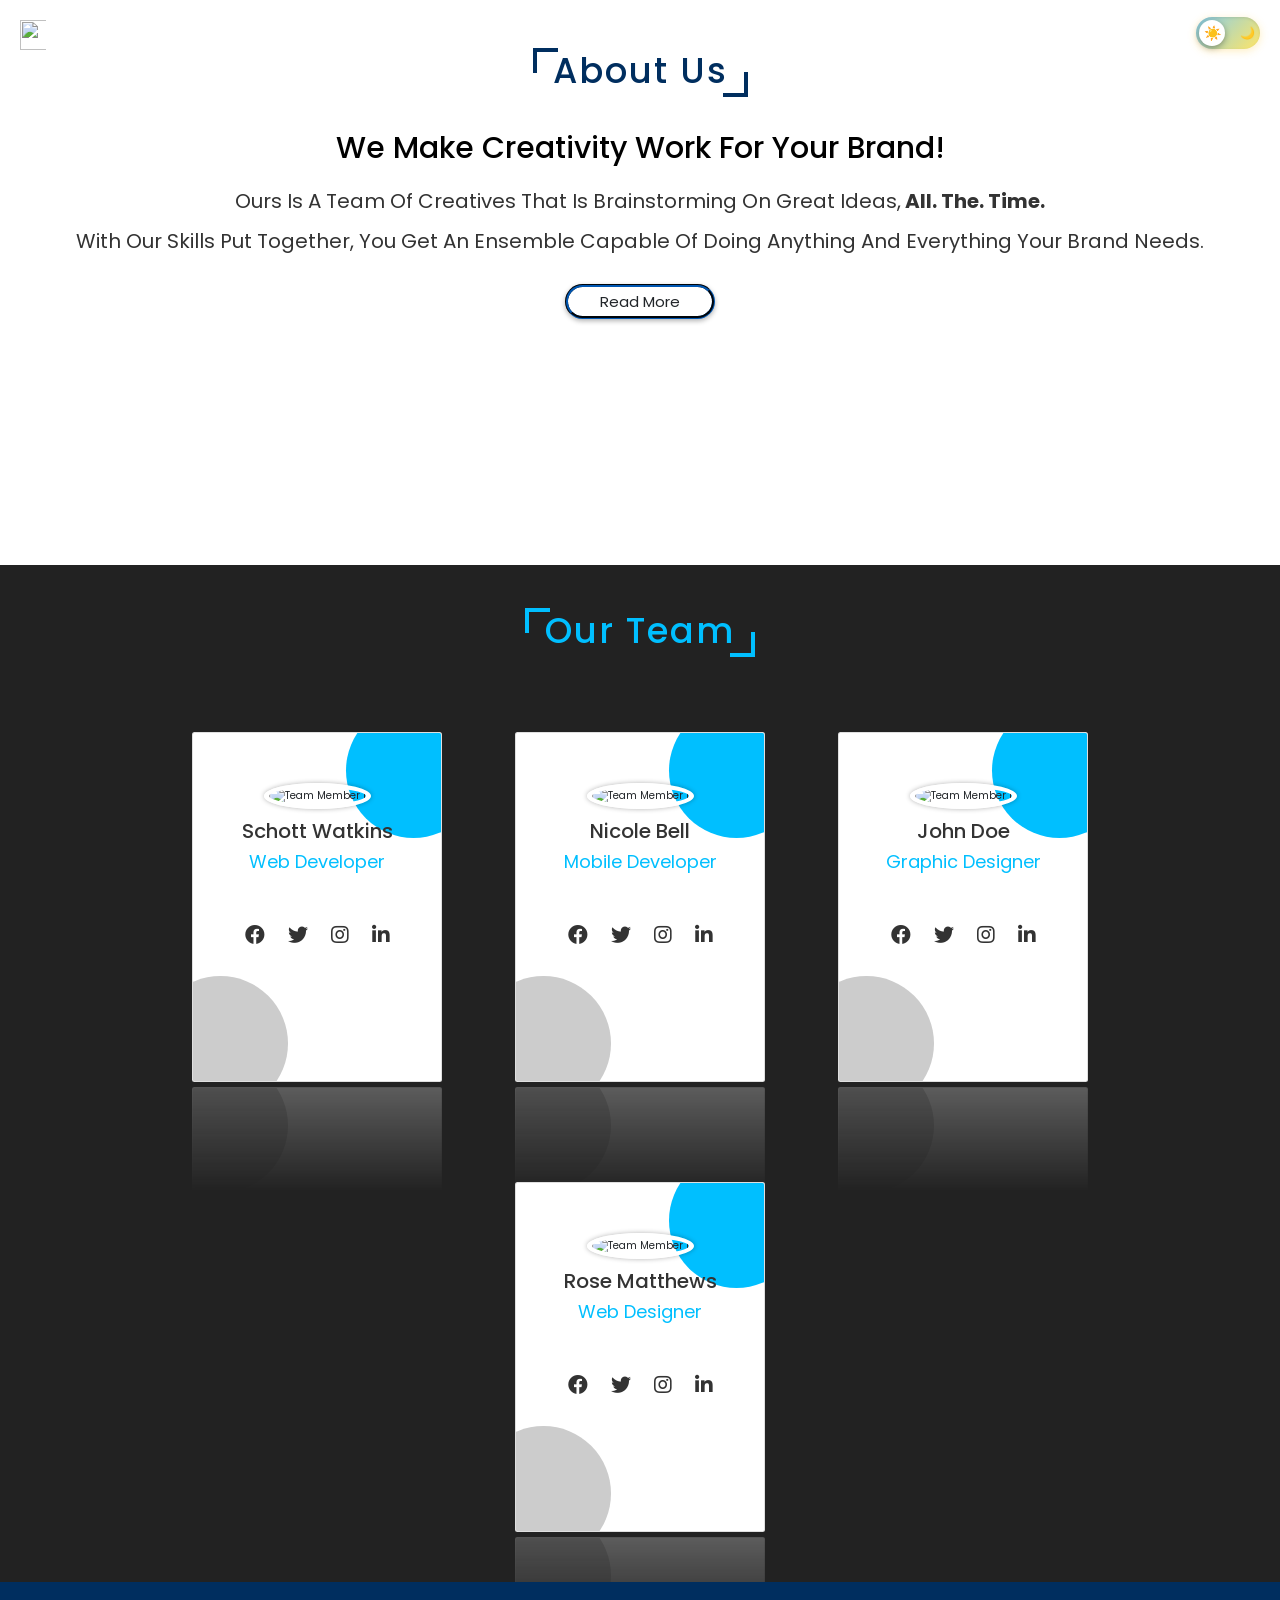
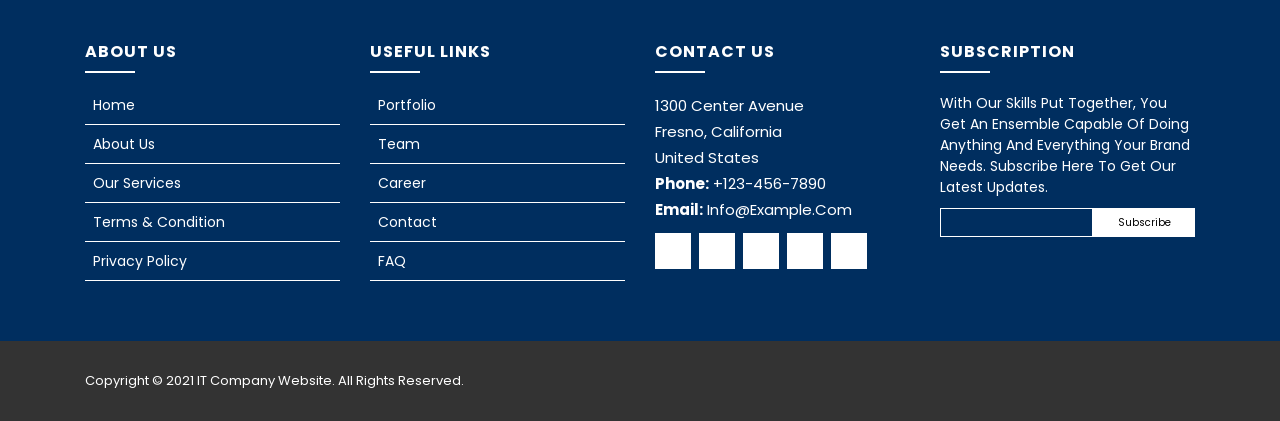
==== commit 74d0534a: "Merge branch 'main' of https://github.com/benhail-moyo/ben-webgroup" ====
--- a/about-us.html
+++ b/about-us.html
@@ -9,7 +9,11 @@
     <meta name="viewport" content="width=device-width, initial-scale=1.0">
     <title>IT Company Website</title>
     <link rel="icon" type="image/png" href="./images/image.png">
+    <link rel="stylesheet" href="./css/theme.css">
     <link rel="stylesheet" href="./css/style.css">
+    <!-- Anti-flash: apply saved theme before first paint -->
+    <script>!function(){var t=localStorage.getItem('itco-theme');if(t==='dark')document.documentElement.setAttribute('data-theme','dark');}();</script>
+    <script src="./js/theme.js"></script>
     <link rel="stylesheet" href="https://cdnjs.cloudflare.com/ajax/libs/font-awesome/5.15.3/css/all.min.css">
     <script src="https://cdnjs.cloudflare.com/ajax/libs/jquery/3.6.0/jquery.min.js"></script>
     <link rel="icon" href="./images/image.png">
@@ -36,9 +40,19 @@
                 <li><a href="index.html#team">team</a></li>
                 <li><a href="careers.html">career</a></li>
                 <li><a href="contact.html">contact</a></li>
-                
             </ul>
         </nav>
+        <!-- Dark / Light Mode Toggle -->
+        <div class="theme-toggle-wrapper">
+            <label class="theme-toggle" for="theme-checkbox" aria-label="Toggle dark mode">
+                <input type="checkbox" id="theme-checkbox">
+                <div class="toggle-track">
+                    <span class="icon-sun">&#x2600;</span>
+                    <span class="icon-moon">&#x1F319;</span>
+                    <div class="toggle-knob"></div>
+                </div>
+            </label>
+        </div>
     </header>
     
 
--- a/css/theme.css
+++ b/css/theme.css
@@ -0,0 +1,568 @@
+/* ============================================================
+   THEME SYSTEM — Light & Dark mode via CSS custom properties
+   Load order: before style.css in <head>.
+   Dark mode is activated by data-theme="dark" on <html>.
+   All dark-mode element overrides use [data-theme="dark"] prefix
+   for higher specificity than base style.css rules.
+   ============================================================ */
+
+/* ── 1. Light-mode tokens (defaults) ─────────────────────── */
+:root {
+    --clr-bg:               #ffffff;
+    --clr-bg-alt:           #f2f2f2;
+    --clr-bg-card:          #ffffff;
+    --clr-bg-team:          #222222;
+    --clr-bg-testimonial:   #f2f2f2;
+    --clr-bg-accordion:     #ffffff;
+    --clr-bg-contact:       #ffffff;
+    --clr-bg-contact-wrap:  #ffffff;
+    --clr-bg-footer:        #333333;
+    --clr-bg-footer-top:    #002e5f;
+    --clr-bg-navbar-mob:    #ffffff;
+
+    --clr-text:             #333333;
+    --clr-text-heading:     #002e5f;
+    --clr-text-h3:          #000000;
+    --clr-text-card:        #333333;
+    --clr-text-item-h6:     #2f2f2f;
+    --clr-text-muted:       #333333;
+    --clr-text-nav-mob:     #555555;
+
+    --clr-accent:           #002e5f;
+    --clr-border:           rgba(0,0,0,0.07);
+    --clr-border-input:     #bcbcbc;
+
+    --theme-speed:          0.35s;
+}
+
+/* ── 2. Dark-mode token overrides ────────────────────────── */
+[data-theme="dark"] {
+    --clr-bg:               #0f172a;
+    --clr-bg-alt:           #1e293b;
+    --clr-bg-card:          #1e293b;
+    --clr-bg-team:          #0d1a2d;
+    --clr-bg-testimonial:   #1a2540;
+    --clr-bg-accordion:     #1e293b;
+    --clr-bg-contact:       #0f172a;
+    --clr-bg-contact-wrap:  #1e293b;
+    --clr-bg-footer:        #0d1a2d;
+    --clr-bg-footer-top:    #0a1628;
+    --clr-bg-navbar-mob:    #1e293b;
+
+    --clr-text:             #cbd5e1;
+    --clr-text-heading:     #38bdf8;
+    --clr-text-h3:          #e2e8f0;
+    --clr-text-card:        #e2e8f0;
+    --clr-text-item-h6:     #e2e8f0;
+    --clr-text-muted:       #94a3b8;
+    --clr-text-nav-mob:     #e2e8f0;
+
+    --clr-accent:           #38bdf8;
+    --clr-border:           rgba(255,255,255,0.08);
+    --clr-border-input:     #334155;
+}
+
+/* ================================================================
+   3. DARK MODE — COMPREHENSIVE ELEMENT OVERRIDES
+   [data-theme="dark"] prefix gives 0,2,0 specificity vs style.css
+   0,1,0 — so our rules win without touching style.css.
+   !important is only needed for inline style="" attributes.
+   ================================================================ */
+
+/* ── Body ────────────────────────────────────────────────── */
+[data-theme="dark"] body {
+    background-color: #0f172a !important;
+    color: #cbd5e1 !important;
+}
+
+/* ── Section headings & bracket corners ─────────────────── */
+[data-theme="dark"] .heading,
+[data-theme="dark"] .clients .section-header h2,
+[data-theme="dark"] .section-head h1,
+[data-theme="dark"] .testimonials .section-header h2,
+[data-theme="dark"] .section-head-1 h4 {
+    color: #38bdf8 !important;
+}
+
+[data-theme="dark"] .heading::before,
+[data-theme="dark"] .heading::after,
+[data-theme="dark"] .clients .section-header h2::before,
+[data-theme="dark"] .clients .section-header h2::after,
+[data-theme="dark"] .section-head h1::before,
+[data-theme="dark"] .section-head h1::after,
+[data-theme="dark"] .testimonials .section-header h2::before,
+[data-theme="dark"] .testimonials .section-header h2::after,
+[data-theme="dark"] .section-head-1 h4::before,
+[data-theme="dark"] .section-head-1 h4::after {
+    border-color: #38bdf8 !important;
+}
+
+[data-theme="dark"] .team .heading,
+[data-theme="dark"] .faq .heading {
+    color: #38bdf8 !important;
+}
+
+[data-theme="dark"] .team .heading::before,
+[data-theme="dark"] .team .heading::after,
+[data-theme="dark"] .faq .heading::before,
+[data-theme="dark"] .faq .heading::after {
+    border-color: #38bdf8 !important;
+}
+
+/* ── About section ───────────────────────────────────────── */
+[data-theme="dark"] .about {
+    background-color: #0f172a !important;
+}
+
+[data-theme="dark"] .about .row .content h3 {
+    color: #e2e8f0 !important;
+}
+
+[data-theme="dark"] .about .row .content p {
+    color: #94a3b8 !important;
+}
+
+[data-theme="dark"] .about .row .content p b {
+    color: #38bdf8 !important;
+}
+
+/* ── Service / Project section wrapper (inline style bg) ── */
+/* Targets both plain wrappers and ones with inline style="" */
+[data-theme="dark"] .pt-5 {
+    background-color: #1e293b !important;
+}
+
+[data-theme="dark"] .pb-5 {
+    background-color: #1e293b !important;
+}
+
+/* Extra rule targeting the inline background-color attribute */
+[data-theme="dark"] [style*="background-color: #f2f2f2"],
+[data-theme="dark"] [style*="background-color:#f2f2f2"] {
+    background-color: #1e293b !important;
+}
+
+/* ── Section description paragraphs ──────────────────────── */
+[data-theme="dark"] .section-head p,
+[data-theme="dark"] .section-head-1 p,
+[data-theme="dark"] .clients .section-header p {
+    color: #94a3b8 !important;
+}
+
+/* ── Service / Project item cards ────────────────────────── */
+[data-theme="dark"] .item {
+    background-color: #1e293b !important;
+    border-color: rgba(255, 255, 255, 0.08) !important;
+    box-shadow: 0 0 25px rgba(0, 0, 0, 0.4) !important;
+}
+
+[data-theme="dark"] .item h6 {
+    color: #e2e8f0 !important;
+}
+
+[data-theme="dark"] .item p {
+    color: #94a3b8 !important;
+}
+
+[data-theme="dark"] .item:hover {
+    background-image: linear-gradient(to bottom right, #1e3a5f 0%, #1a2f47 100%) !important;
+}
+
+/* ── Communicate / CTA section ───────────────────────────── */
+/* Has background-image so it's always visible — only fix text */
+[data-theme="dark"] .communicate h3,
+[data-theme="dark"] .communicate p {
+    color: #ffffff !important;
+}
+
+/* ── Counters section ────────────────────────────────────── */
+/* Has background-image — only fix text */
+[data-theme="dark"] .counters h3,
+[data-theme="dark"] .counters .counter {
+    color: #ffffff !important;
+}
+
+/* ── Read More button ────────────────────────────────────── */
+[data-theme="dark"] .row .btn {
+    background-color: #1e293b !important;
+    border-color: #38bdf8 !important;
+    color: #e2e8f0 !important;
+}
+
+[data-theme="dark"] .row .btn:hover {
+    background-color: #38bdf8 !important;
+    color: #0f172a !important;
+}
+
+/* ── Team section ────────────────────────────────────────── */
+[data-theme="dark"] .team {
+    background-color: #0d1a2d !important;
+}
+
+[data-theme="dark"] .team .row .card {
+    background-color: #1e293b !important;
+}
+
+[data-theme="dark"] .team .row .card .info h3 {
+    color: #e2e8f0 !important;
+}
+
+[data-theme="dark"] .team .row .card .info span {
+    color: #38bdf8 !important;
+}
+
+[data-theme="dark"] .team .row .card .info .icons a {
+    color: #94a3b8 !important;
+}
+
+/* ── Testimonials ────────────────────────────────────────── */
+[data-theme="dark"] .testimonials {
+    background-color: #1a2540 !important;
+}
+
+[data-theme="dark"] .testimonials .testimonial-item {
+    background-color: #1e293b !important;
+}
+
+[data-theme="dark"] .testimonials .testimonial-text {
+    background-color: #1e293b !important;
+}
+
+[data-theme="dark"] .testimonials .testimonial-text h3,
+[data-theme="dark"] .testimonials .testimonial-text h4,
+[data-theme="dark"] .testimonials .testimonial-text p {
+    color: #cbd5e1 !important;
+}
+
+/* ── Clients section ─────────────────────────────────────── */
+[data-theme="dark"] .clients {
+    background-color: #0f172a !important;
+}
+
+/* ── FAQ section ─────────────────────────────────────────── */
+/* FAQ has a background-image; just fix the accordion cards */
+[data-theme="dark"] .faq .row .accordion-container .accordion .accordion-body {
+    background-color: #1e293b !important;
+    color: #94a3b8 !important;
+}
+
+[data-theme="dark"] .faq .row .accordion-container .accordion .accordion-header {
+    background-color: #0e3460 !important;
+}
+
+[data-theme="dark"] .faq .row .accordion-container .accordion .accordion-header h3 {
+    color: #e2e8f0 !important;
+}
+
+/* ── Contact section ─────────────────────────────────────── */
+[data-theme="dark"] .contact {
+    background-color: #0f172a !important;
+    color: #e2e8f0 !important;
+}
+
+[data-theme="dark"] .contact .heading {
+    color: #38bdf8 !important;
+}
+
+[data-theme="dark"] .contact-in {
+    background: #1e293b !important;
+    box-shadow: 0px 0px 20px rgba(0, 0, 0, 0.5) !important;
+}
+
+[data-theme="dark"] .contact-form-txt,
+[data-theme="dark"] .contact-form-email,
+[data-theme="dark"] .contact-form-phone,
+[data-theme="dark"] .contact-form-txtarea {
+    background: rgba(255, 255, 255, 0.06) !important;
+    border-color: #334155 !important;
+    color: #e2e8f0 !important;
+}
+
+[data-theme="dark"] .contact-form-txt::placeholder,
+[data-theme="dark"] .contact-form-email::placeholder,
+[data-theme="dark"] .contact-form-phone::placeholder,
+[data-theme="dark"] .contact-form-txtarea::placeholder {
+    color: #475569 !important;
+}
+
+[data-theme="dark"] .contact-form-btn {
+    background: #1e293b !important;
+    border-color: #38bdf8 !important;
+    color: #e2e8f0 !important;
+}
+
+[data-theme="dark"] .contact-form-btn:hover {
+    background: #38bdf8 !important;
+    color: #0f172a !important;
+}
+
+/* ── Footer ──────────────────────────────────────────────── */
+[data-theme="dark"] .footer {
+    background: #0d1a2d !important;
+}
+
+[data-theme="dark"] .footer .footer-top {
+    background: #0a1628 !important;
+}
+
+/* ── Mobile / responsive navbar ──────────────────────────── */
+@media (max-width: 1000px) {
+    [data-theme="dark"] .header .navbar {
+        background-color: #1e293b !important;
+        border-top-color: #334155 !important;
+    }
+
+    [data-theme="dark"] .header .navbar ul li a {
+        color: #e2e8f0 !important;
+    }
+}
+
+/* ── Hero section waves (index.html) ────────────────────── */
+/*
+ * Strategy:
+ * 1. CSS filter chain colorizes the white wave PNG → dark teal-blue.
+ *    brightness(0)  → pure black
+ *    invert(0.18)   → lifts 0→46 (dark grey, gives the filter something to work with)
+ *    sepia(1)       → brownish dark grey (adds separate R/G/B channels)
+ *    saturate(700%) → pushes saturation high so hue-rotate has material to shift
+ *    hue-rotate(163deg) → rotates orange-brown → teal-blue range
+ *    brightness(0.45)   → darkens final result to match dark background
+ *
+ * 2. .home::after gradient overlay fades the hero base smoothly
+ *    into the dark body background — opacity: 0 in light mode,
+ *    opacity: 1 in dark mode with a CSS transition.
+ */
+
+/* Smooth transitions for the waves and overlay */
+.home .wave {
+    transition: filter 0.5s ease, opacity 0.5s ease !important;
+}
+
+.home::after {
+    content: '';
+    position: absolute;
+    bottom: 0;
+    left: 0;
+    right: 0;
+    height: 14rem;
+    z-index: 4;
+    pointer-events: none;
+    /* Same gradient in both modes; opacity controls visibility */
+    background: linear-gradient(
+        to bottom,
+        transparent         0%,
+        rgba(15, 23, 42, 0.55) 45%,
+        rgba(15, 23, 42, 0.85) 70%,
+        #0f172a             100%
+    );
+    opacity: 0;
+    transition: opacity 0.5s ease !important;
+}
+
+/* Dark mode: tint waves teal-blue and reveal the gradient overlay */
+[data-theme="dark"] .home .wave {
+    filter:
+        brightness(0)
+        invert(0.18)
+        sepia(1)
+        saturate(700%)
+        hue-rotate(163deg)
+        brightness(0.45);
+    opacity: 0.9;
+}
+
+[data-theme="dark"] .home::after {
+    opacity: 1;
+}
+
+/* ── Generic "white background" catch-all ─────────────────── */
+/* Makes sure any missed container with an explicit white bg goes dark */
+[data-theme="dark"] [style*="background-color: #fff"],
+[data-theme="dark"] [style*="background-color:#fff"],
+[data-theme="dark"] [style*="background-color: white"],
+[data-theme="dark"] [style*="background: white"],
+[data-theme="dark"] [style*="background:#fff"] {
+    background-color: #1e293b !important;
+    background: #1e293b !important;
+}
+
+
+/* ================================================================
+   4. SMOOTH COLOUR TRANSITIONS
+   style.css already has * { transition: all .2s linear } globally,
+   so all colour changes animate automatically.
+   We just extend the duration for the theme switch.
+   ================================================================ */
+body,
+.about,
+.item,
+.team,
+.team .row .card,
+.testimonials,
+.testimonials .testimonial-item,
+.testimonials .testimonial-text,
+.clients,
+.faq .accordion-body,
+.contact,
+.contact-in,
+.footer,
+.footer .footer-top,
+.contact-form-txt,
+.contact-form-email,
+.contact-form-phone,
+.contact-form-txtarea,
+.contact-form-btn,
+.row .btn,
+.pt-5,
+.pb-5 {
+    transition:
+        background-color var(--theme-speed) ease,
+        background      var(--theme-speed) ease,
+        color           var(--theme-speed) ease,
+        border-color    var(--theme-speed) ease,
+        box-shadow      var(--theme-speed) ease !important;
+}
+
+/* ================================================================
+   5. ANIMATED THEME TOGGLE BUTTON
+   ================================================================ */
+
+/* Wrapper in the header */
+.theme-toggle-wrapper {
+    display: flex;
+    align-items: center;
+    margin-left: 1.2rem;
+    flex-shrink: 0;
+    z-index: 200;
+}
+
+/* Label acts as the interactive zone */
+.theme-toggle {
+    position: relative;
+    display: inline-block;
+    cursor: pointer;
+}
+
+/* Hide the actual checkbox */
+.theme-toggle input[type="checkbox"] {
+    opacity: 0;
+    width: 0;
+    height: 0;
+    position: absolute;
+}
+
+/* ── The pill-shaped track ── */
+.toggle-track {
+    display: flex;
+    align-items: center;
+    justify-content: space-between;
+    width: 6.4rem;
+    height: 3.2rem;
+    border-radius: 3.2rem;
+    padding: 0 0.55rem;
+    position: relative;
+    cursor: pointer;
+    /* Dark mode track — default (matches dark-mode = checkbox checked) */
+    background: linear-gradient(135deg, #1e3a5f 0%, #0f2544 100%);
+    box-shadow: 0 2px 8px rgba(0, 0, 0, 0.35), inset 0 1px 3px rgba(0, 0, 0, 0.3);
+    transition:
+        background var(--theme-speed) ease,
+        box-shadow  var(--theme-speed) ease;
+}
+
+/* Light mode track (checkbox UNchecked = light theme) */
+.theme-toggle input:not(:checked) + .toggle-track {
+    background: linear-gradient(135deg, #87ceeb 0%, #ffe566 100%);
+    box-shadow: 0 2px 8px rgba(255, 200, 50, 0.3), inset 0 1px 3px rgba(0, 0, 0, 0.1);
+}
+
+/* Sun icon */
+.toggle-track .icon-sun {
+    font-size: 1.4rem;
+    line-height: 1;
+    color: #ffe566;
+    text-shadow: 0 0 6px rgba(255, 220, 0, 0.9);
+    user-select: none;
+    transition: opacity var(--theme-speed) ease, transform var(--theme-speed) ease;
+}
+
+/* Moon icon */
+.toggle-track .icon-moon {
+    font-size: 1.2rem;
+    line-height: 1;
+    color: #e2e8f0;
+    user-select: none;
+    transition: opacity var(--theme-speed) ease, transform var(--theme-speed) ease;
+}
+
+/* ── Sliding knob ── */
+.toggle-knob {
+    position: absolute;
+    top: 0.3rem;
+    left: 0.3rem;
+    width: 2.6rem;
+    height: 2.6rem;
+    border-radius: 50%;
+    background: #ffffff;
+    box-shadow: 0 2px 6px rgba(0, 0, 0, 0.35);
+    display: flex;
+    align-items: center;
+    justify-content: center;
+    z-index: 2;
+    transition: transform 0.4s cubic-bezier(0.34, 1.56, 0.64, 1);
+}
+
+/* Emoji face on the knob — sun by default (light mode) */
+.toggle-knob::after {
+    content: '☀️';
+    font-size: 1.4rem;
+    line-height: 1;
+}
+
+/* Checked = dark mode → knob slides right, shows moon */
+.theme-toggle input:checked + .toggle-track .toggle-knob {
+    transform: translateX(3.2rem);
+}
+
+.theme-toggle input:checked + .toggle-track .toggle-knob::after {
+    content: '🌙';
+}
+
+/* Hover glow */
+.theme-toggle:hover .toggle-track {
+    box-shadow: 0 4px 14px rgba(0, 191, 255, 0.35), inset 0 1px 3px rgba(0, 0, 0, 0.2);
+}
+
+/* Focus ring (keyboard accessibility) */
+.theme-toggle input:focus-visible + .toggle-track {
+    outline: 2px solid #00bfff;
+    outline-offset: 3px;
+}
+
+/* Click pulse animation */
+@keyframes togglePulse {
+    0%   { box-shadow: 0 0 0 0 rgba(0, 191, 255, 0.5); }
+    70%  { box-shadow: 0 0 0 10px rgba(0, 191, 255, 0); }
+    100% { box-shadow: 0 0 0 0 rgba(0, 191, 255, 0); }
+}
+
+.theme-toggle.pulse .toggle-track {
+    animation: togglePulse 0.5s ease-out;
+}
+
+/* ── Header layout adjustments ── */
+.header {
+    gap: 0.8rem;
+}
+
+@media (max-width: 1000px) {
+    .header {
+        flex-wrap: nowrap;
+    }
+
+    .theme-toggle-wrapper {
+        margin-left: auto;
+        margin-right: 0.5rem;
+        order: 3;
+    }
+}
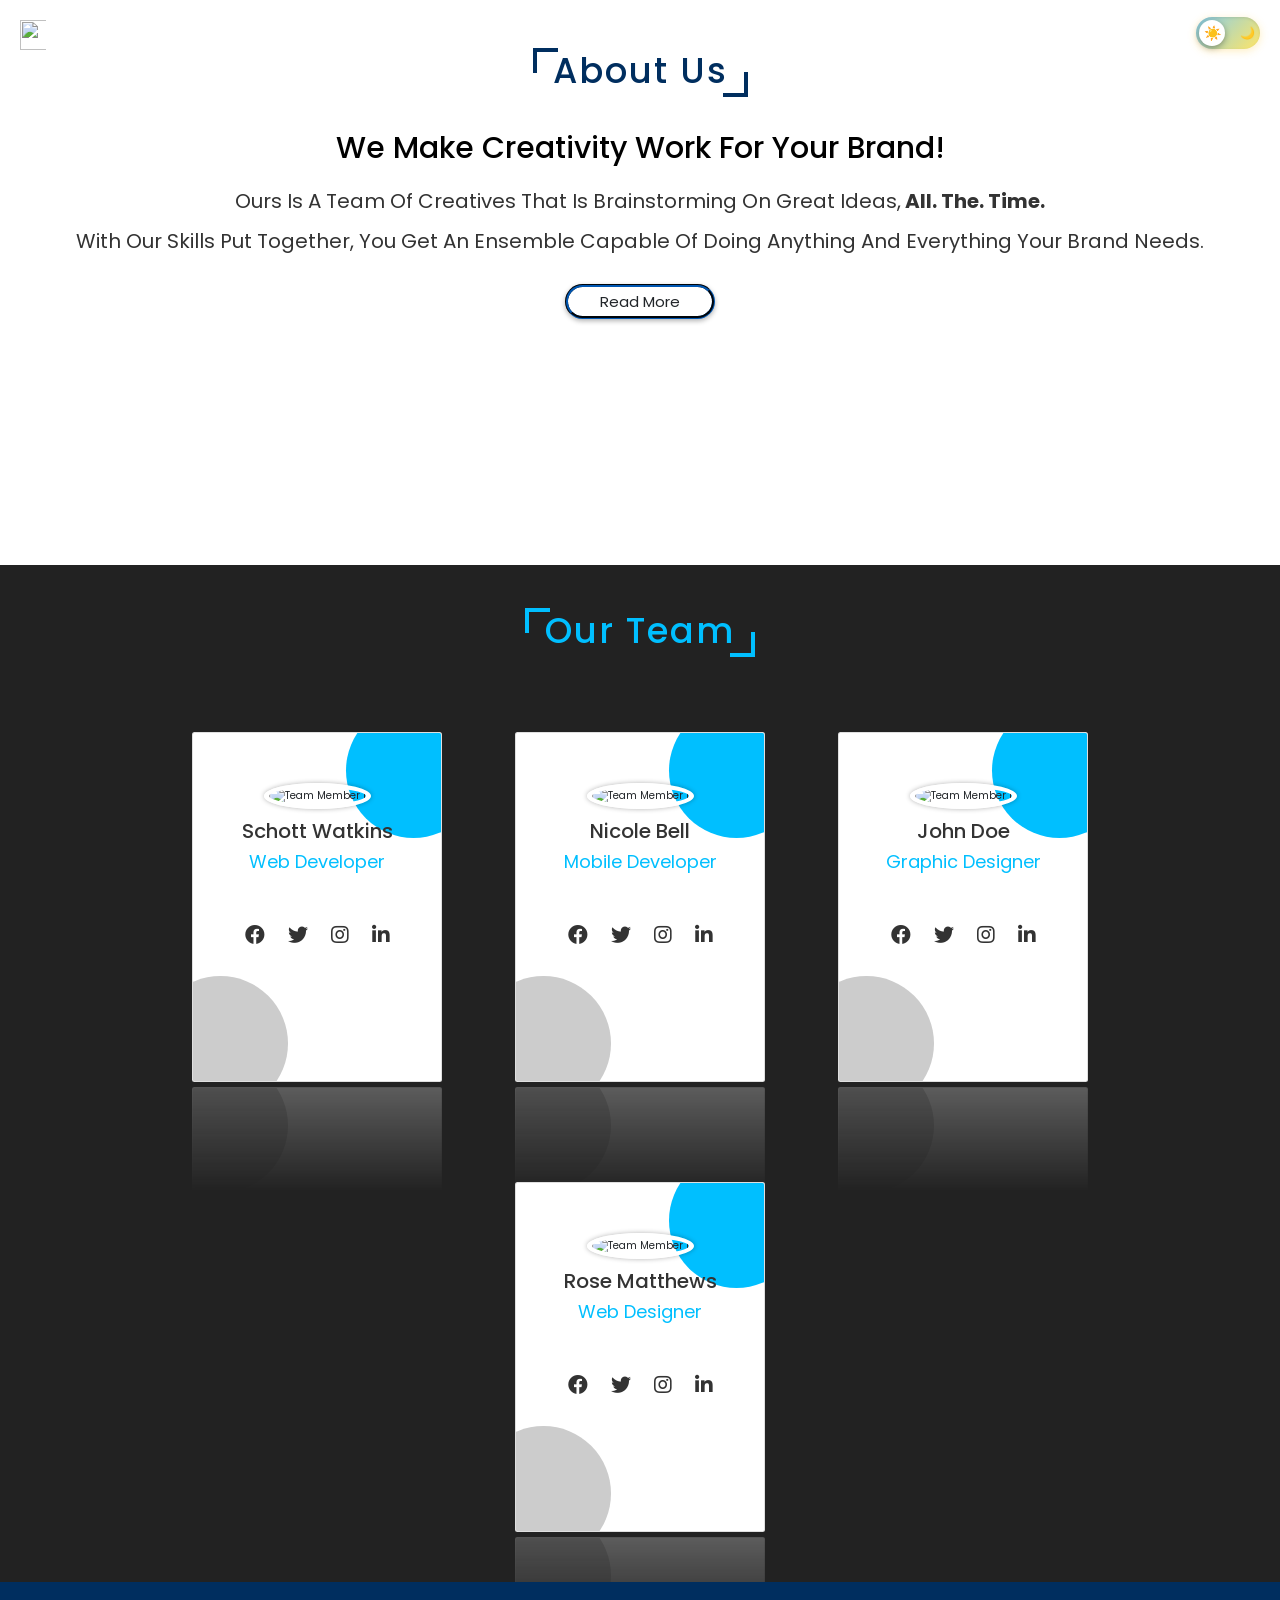
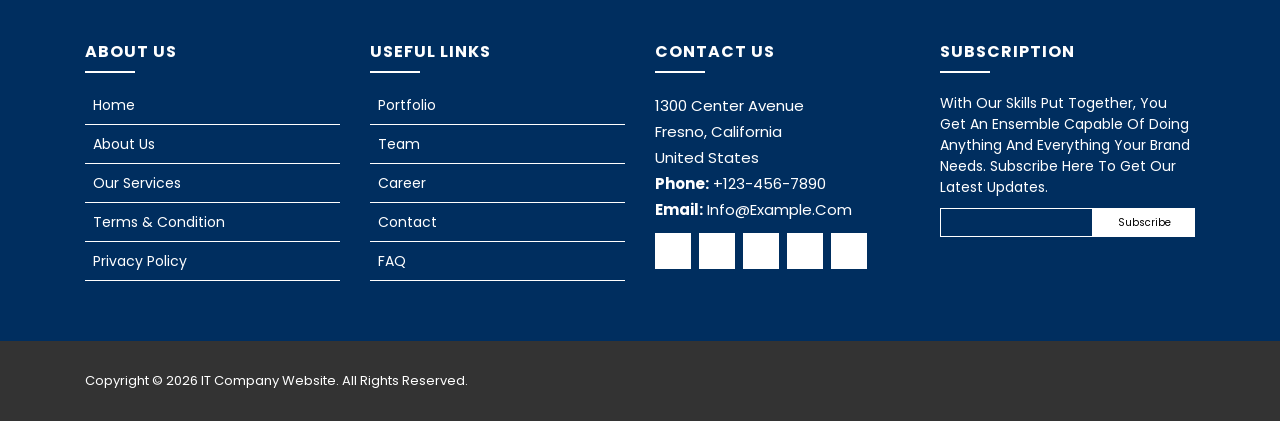
==== commit 661dcd53: "changed footer year" ====
--- a/about-us.html
+++ b/about-us.html
@@ -206,7 +206,7 @@
       <div class="container">
           <div class="row align-items-center">
               <div class="col-md-6 copyright" style="color: #fff; font-size: 1.3rem;">
-                  Copyright &copy; 2021 IT Company Website. All Rights Reserved.
+                  Copyright &copy; 2026 IT Company Website. All Rights Reserved.
               </div>
           </div>
       </div>
--- a/css/style.css
+++ b/css/style.css
@@ -150,6 +150,7 @@
 }
 
 .home{
+     background: linear-gradient(135deg, #667eea 0%, #764ba2 100%);
     min-height: 100vh;
     width: 100vw;
     background-image: url(../images/img1.jpg);
@@ -1206,137 +1207,112 @@
         flex-direction: column;
     }
 
-    .contact{
-        text-align: center;
-        align-items: center;
-    }
-    
-    .contact .heading{
-        margin-bottom: 3rem;
-        margin-top: -2rem;
-    }
-
-    .contact-in
-		{
-			width: 80%;
-			height: auto;
-			margin: auto auto 5rem auto;
-			display: flex;
-			flex-wrap: wrap;
-			padding: 10px;
-			border-radius: 10px;
-			background: #151fa7;
-			box-shadow: 0px 0px 10px 0px #666;
-		}
-
-		.contact-map
-		{
-			width: 100%;
-			height: auto;
-			flex: 50%;
-		}
-		.contact-map iframe
-		{
-			width: 100%;
-			height: 100%;
-		}
-		.contact-form
-		{
-			width: 100%;
-			height: auto;
-			flex: 50%;
-			text-align: left;
-		}
-		.contact-form-txt
-		{
-			width: 90%;
-			height: 20px;
-			color: #000;
-			border: 1px solid #bcbcbc;
-			border-radius: 50px;
-			outline: none;
-			margin-bottom: 20px;
-			padding: 15px;
-		}
-        .contact-form-email
-		{
-            margin-left: 2rem;
-			width: 90%;
-			height: 20px;
-			color: #000;
-			border: 1px solid #bcbcbc;
-			border-radius: 50px;
-			outline: none;
-			margin-bottom: 20px;
-			padding: 15px;
-		}
-		.contact-form-txt::placeholder
-		{
-			color: #aaa;
-            font-size: 1.5rem;
-		}
-        .contact-form-email::placeholder
-		{
-			color: #aaa;
-            font-size: 1.5rem;
-		}
-		.contact-form-txtarea
-		{
-            margin-left: 2rem;
-			width: 90%;
-			height: 110px;
-			color: #000;
-			border: 1px solid #bcbcbc;
-			border-radius: 10px;
-			outline: none;
-			margin-bottom: 20px;
-			padding: 15px;
-			font-family: 'Poppins', sans-serif;
-		}
-		.contact-form-txtarea::placeholder
-		{
-			color: #aaa;
-            font-size: 1.5rem;
-		}
-
-		.contact-form-btn
-		{
-            margin-left: 2rem;
-            outline: none;
-            border: none;
-            border-radius: 5rem;
-            background: white;
-            border-style: groove;
-            border-color: #002e5f;
-            font-size: 1.5rem;
-            cursor: pointer;
-            height: 3.5rem;
-            width: 12rem;
-            box-shadow: 0 .2rem .5rem rgba(0,0,0,.3);
-		}
-        .contact-form-btn:hover{
-            letter-spacing: .1rem;
-            opacity: .9;
-            color: rgba(90, 43, 177, 0);
-            background: #002e5f;
-        }
-		.contact-form-phone
-		{
-            margin-left: 2rem;
-			width: 90%;
-			height: 20px;
-			color: #000;
-			border: 1px solid #bcbcbc;
-			border-radius: 50px;
-			outline: none;
-			margin-bottom: 20px;
-			padding: 15px;
-		}
-		.contact-form-phone::placeholder
-		{
-			color: #191780;
-            font-size: 1.5rem;
-		}
+    .contact {
+    text-align: center;
+    align-items: center;
+    background: #0a192f; /* Darkish blue background for the entire contact section */
+    color: #fff; /* White text for the entire section */
+}
+
+.contact .heading {
+    margin-bottom: 3rem;
+    margin-top: -2rem;
+    color: #fff; /* White heading text */
+}
+
+.contact-in {
+    width: 80%;
+    height: auto;
+    margin: auto auto 5rem auto;
+    display: flex;
+    flex-wrap: wrap;
+    padding: 10px;
+    border-radius: 10px;
+    background: #112240; /* Slightly lighter dark blue for the container */
+    box-shadow: 0px 0px 10px 0px #666;
+}
+
+.contact-map {
+    width: 100%;
+    height: auto;
+    flex: 50%;
+}
+
+.contact-map iframe {
+    width: 100%;
+    height: 100%;
+}
+
+.contact-form {
+    width: 100%;
+    height: auto;
+    flex: 50%;
+    text-align: left;
+    color: #fff; /* White text for form labels */
+}
+
+.contact-form-txt,
+.contact-form-email,
+.contact-form-phone {
+    width: 90%;
+    height: 20px;
+    color: #fff;
+    background: rgba(255, 255, 255, 0.1);
+    border: 1px solid #4a5568;
+    border-radius: 50px;
+    outline: none;
+    margin-bottom: 20px;
+    padding: 15px;
+}
+
+.contact-form-txt::placeholder,
+.contact-form-email::placeholder,
+.contact-form-phone::placeholder {
+    color: #a0aec0;
+    font-size: 1.5rem;
+}
+
+.contact-form-txtarea {
+    margin-left: 2rem;
+    width: 90%;
+    height: 110px;
+    color: #fff;
+    background: rgba(255, 255, 255, 0.1);
+    border: 1px solid #4a5568;
+    border-radius: 10px;
+    outline: none;
+    margin-bottom: 20px;
+    padding: 15px;
+    font-family: 'Poppins', sans-serif;
+}
+
+.contact-form-txtarea::placeholder {
+    color: #a0aec0;
+    font-size: 1.5rem;
+}
+
+.contact-form-btn {
+    margin-left: 2rem;
+    outline: none;
+    border: none;
+    border-radius: 5rem;
+    background: #fff;
+    color: #0a192f;
+    border-style: groove;
+    border-color: #4a5568;
+    font-size: 1.5rem;
+    cursor: pointer;
+    height: 3.5rem;
+    width: 12rem;
+    box-shadow: 0 .2rem .5rem rgba(0, 0, 0, 0.3);
+}
+
+.contact-form-btn:hover {
+    letter-spacing: .1rem;
+    opacity: .9;
+    color: #fff;
+    background: #4a5568;
+}
 
         .back-to-top {
             width: 30px;
@@ -1357,111 +1333,9 @@
         .faq .row .accordion-container{
             width: 100%;
         }
-}
-/* Large Card Container */
-.page-newsletter-card-large {
-  background-color: #ffffff;
-  padding: 60px 50px; /* Massively increased padding */
-  border-radius: 16px; /* Slightly rounder corners for a larger card */
-  box-shadow: 0 12px 35px rgba(0, 0, 0, 0.08); /* Larger, softer shadow */
-  font-family: 'Segoe UI', Tahoma, Geneva, Verdana, sans-serif;
-  text-align: center; /* Centered text looks better on wide cards */
-  border: 1px solid #f0f0f0;
-  margin-bottom: 40px;
-}
-
-/* Heading */
-.page-newsletter-card-large h4 {
-  font-size: 2.2rem; /* Much larger heading */
-  font-weight: 700;
-  color: #1a1a1a;
-  margin-bottom: 15px;
-  margin-top: 0;
-}
-
-/* Paragraph */
-.page-newsletter-card-large p {
-  font-size: 1.15rem; /* Larger, more readable body text */
-  line-height: 1.7;
-  color: #555555;
-  margin-bottom: 35px;
-  max-width: 80%; /* Keeps the text from stretching too wide */
-  margin-left: auto;
-  margin-right: auto;
-}
-
-/* Form Layout - Flexbox for inline input/button */
-.page-newsletter-card-large form {
-  display: flex;
-  flex-direction: column;
-  gap: 15px;
-  max-width: 600px; /* Constrains form width so it doesn't look stretched */
-  margin: 0 auto; /* Centers the form */
-}
-
-/* Input Field */
-.page-newsletter-card-large input[type="email"] {
-  width: 100%;
-  padding: 18px 24px; /* Taller, wider input area */
-  font-size: 1.1rem; /* Larger typing text */
-  color: #333;
-  background-color: #f8f9fa;
-  border: 1px solid #e0e0e0;
-  border-radius: 8px;
-  outline: none;
-  transition: all 0.3s ease;
-}
-
-.page-newsletter-card-large input[type="email"]:focus {
-  background-color: #ffffff;
-  border-color: #007bff;
-  box-shadow: 0 0 0 4px rgba(0, 123, 255, 0.15); /* Thicker focus ring */
-}
-
-/* Submit Button */
-.page-newsletter-card-large input[type="submit"] {
-  width: 100%;
-  background-color: #007bff;
-  color: #ffffff;
-  border: none;
-  border-radius: 8px;
-  padding: 18px 24px; /* Matches input height */
-  font-size: 1.15rem; /* Larger button text */
-  font-weight: 600;
-  cursor: pointer;
-  transition: background-color 0.3s ease, transform 0.1s ease;
-}
-
-.page-newsletter-card-large input[type="submit"]:hover {
-  background-color: #0056b3;
-}
-
-.page-newsletter-card-large input[type="submit"]:active {
-  transform: scale(0.98);
-}
-
-/* Responsive adjustment for larger screens */
-@media (min-width: 768px) {
-  .page-newsletter-card-large form {
-    flex-direction: row; /* Places them side-by-side on desktop */
-    background: #ffffff;
-    border: 1px solid #e0e0e0;
-    border-radius: 8px;
-    padding: 3px; /* Creates a slight border effect around the unified form */
-    gap: 0;
-  }
-  
-  .page-newsletter-card-large input[type="email"] {
-    flex-grow: 1;
-    border: none;
-    background-color: transparent;
-    box-shadow: none;
-    padding: 18px 25px;
-  }
-  
-  .page-newsletter-card-large input[type="submit"] {
-    width: auto;
-    border-radius: 6px;
-    padding: 16px 35px; /* Wider button on desktop */
-  }
-}+        .item:hover, .card:hover {
+    transform: translateY(-5px);
+    box-shadow: 0 10px 25px rgba(0,191,255,0.2);
+    transition: all 0.3s ease;
+}
+}
